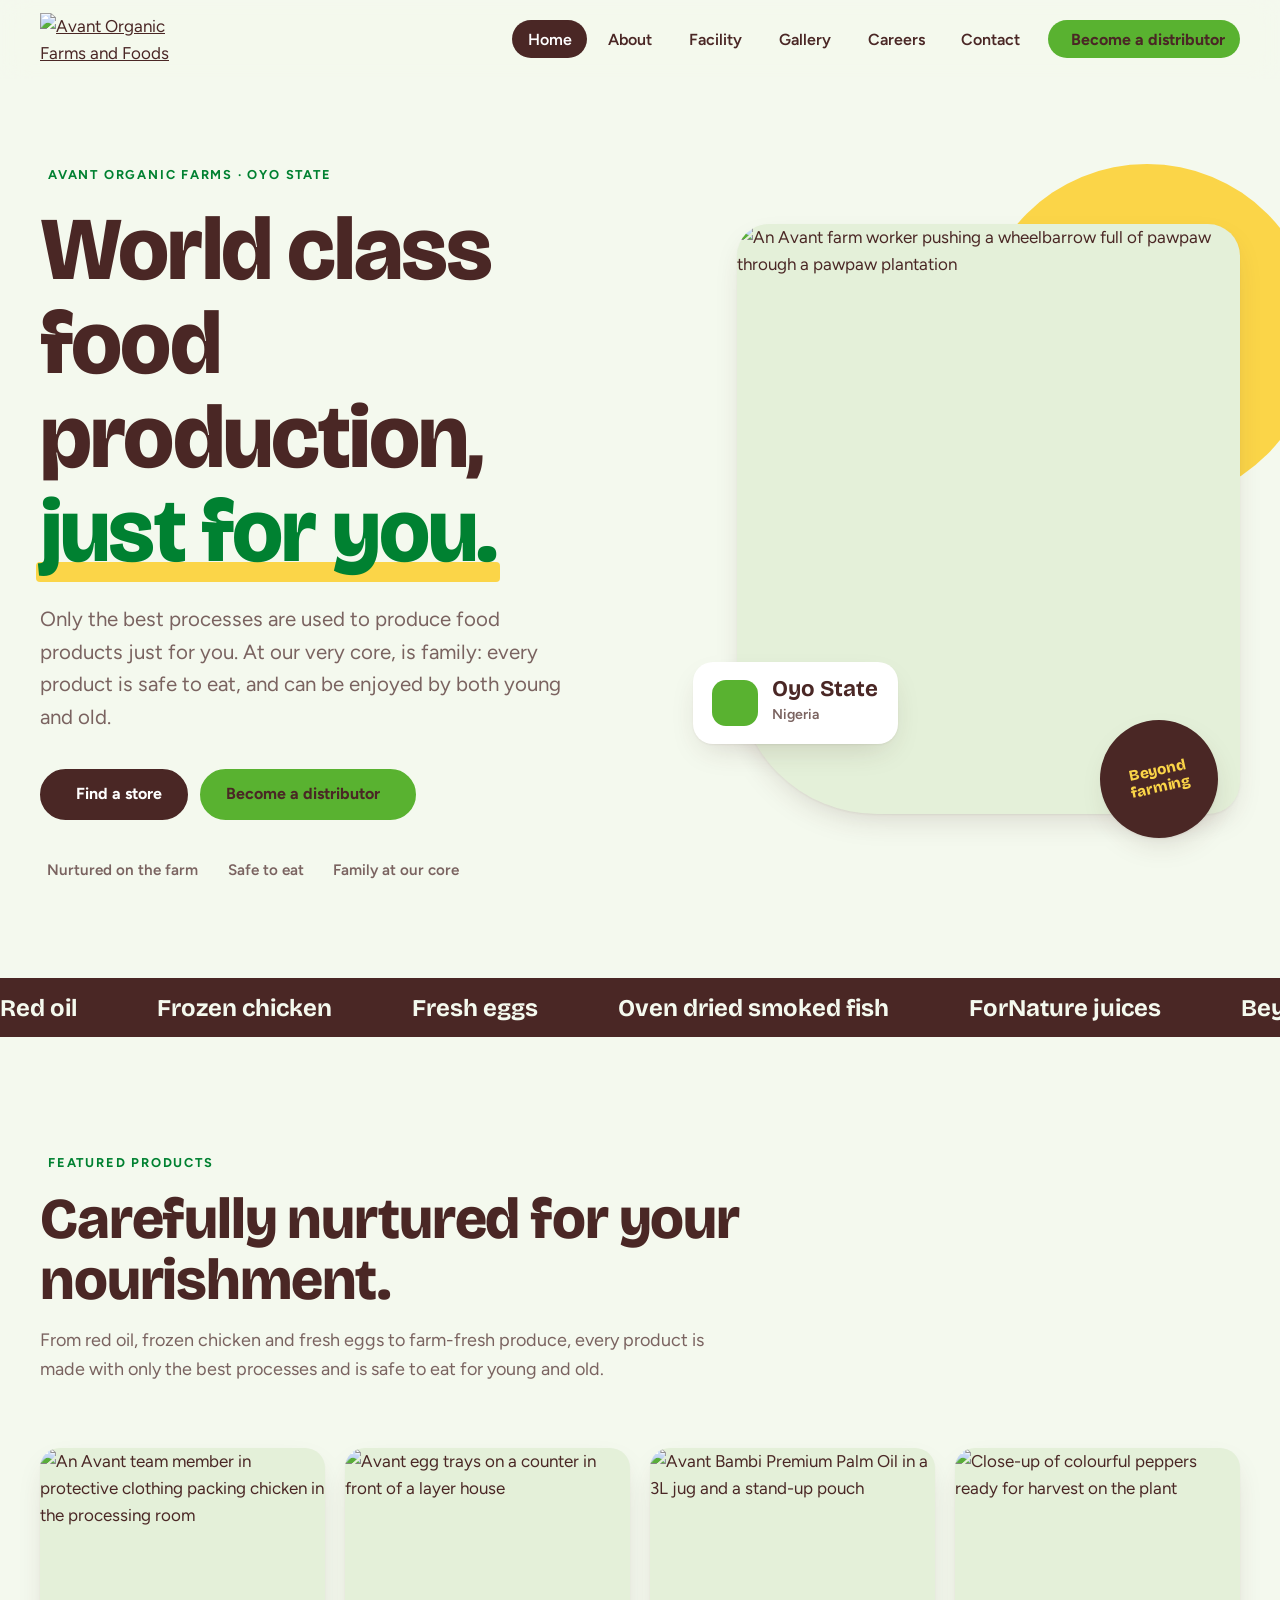
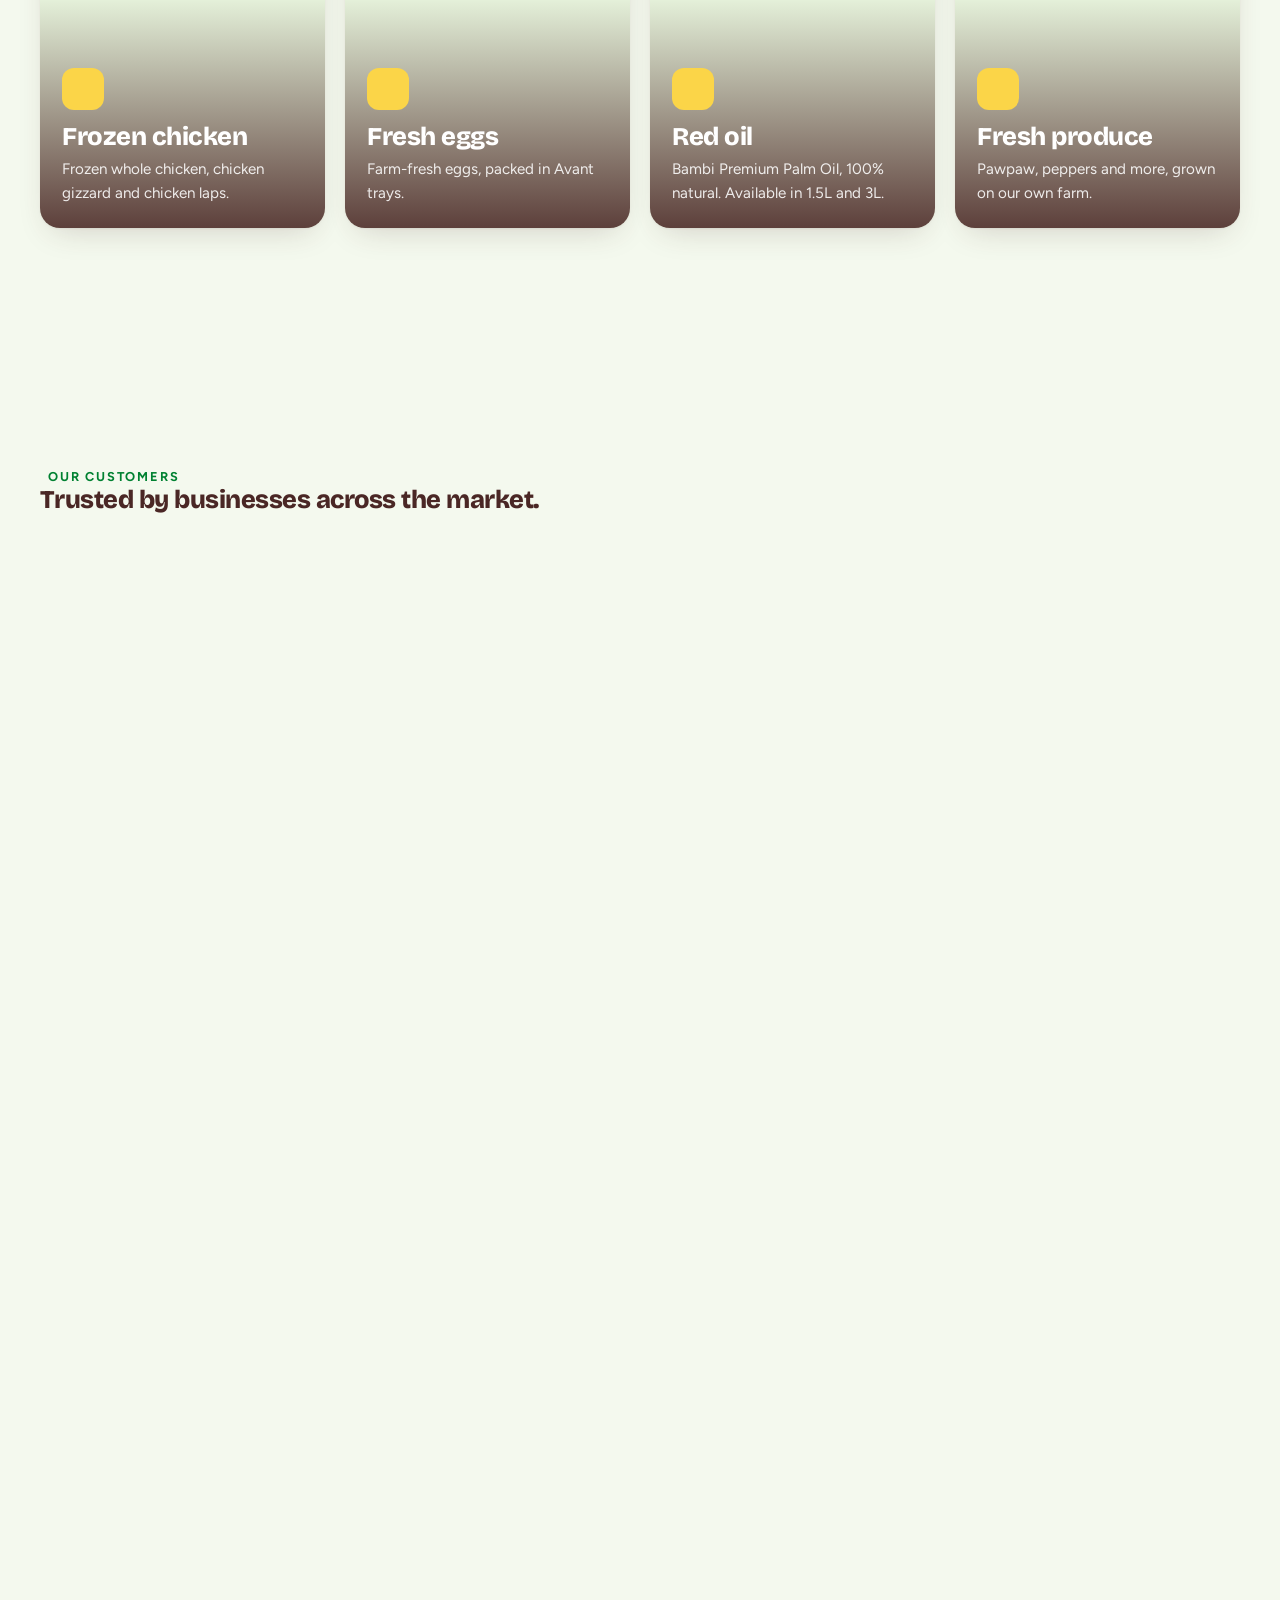
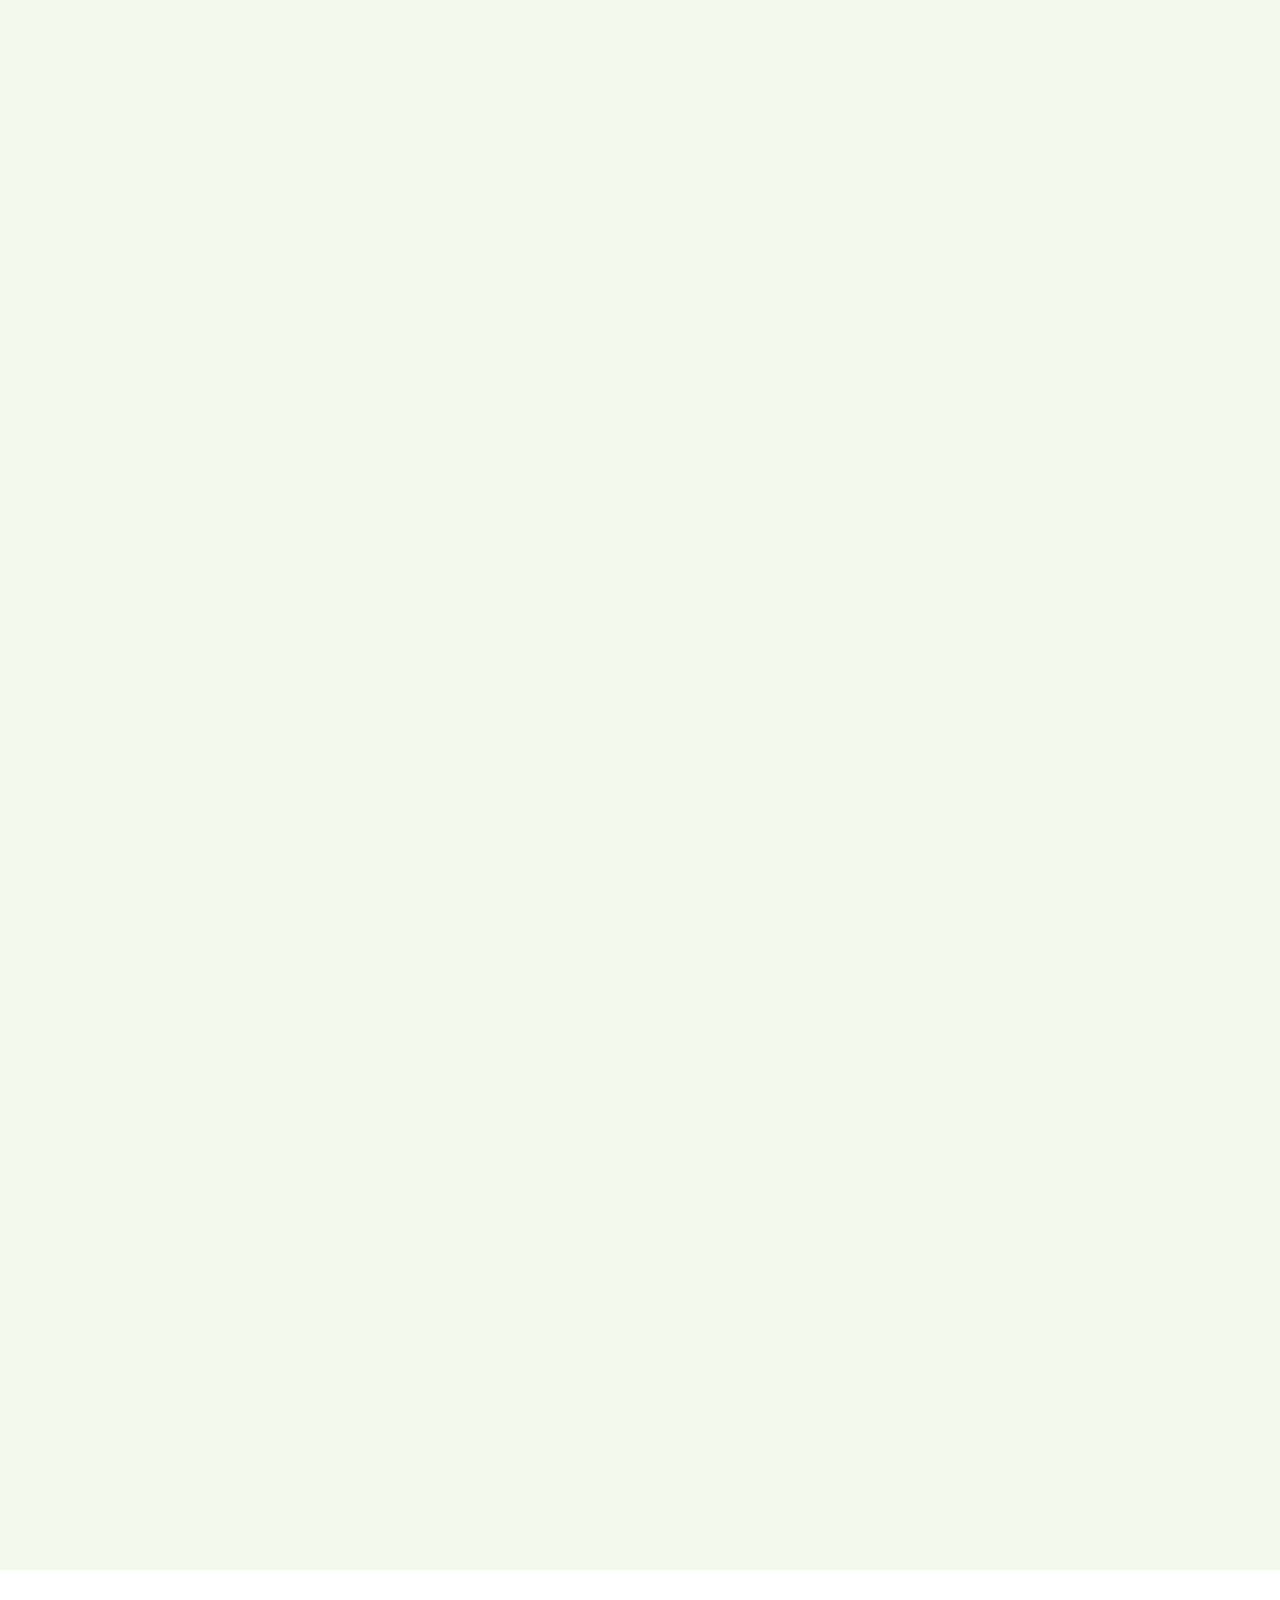
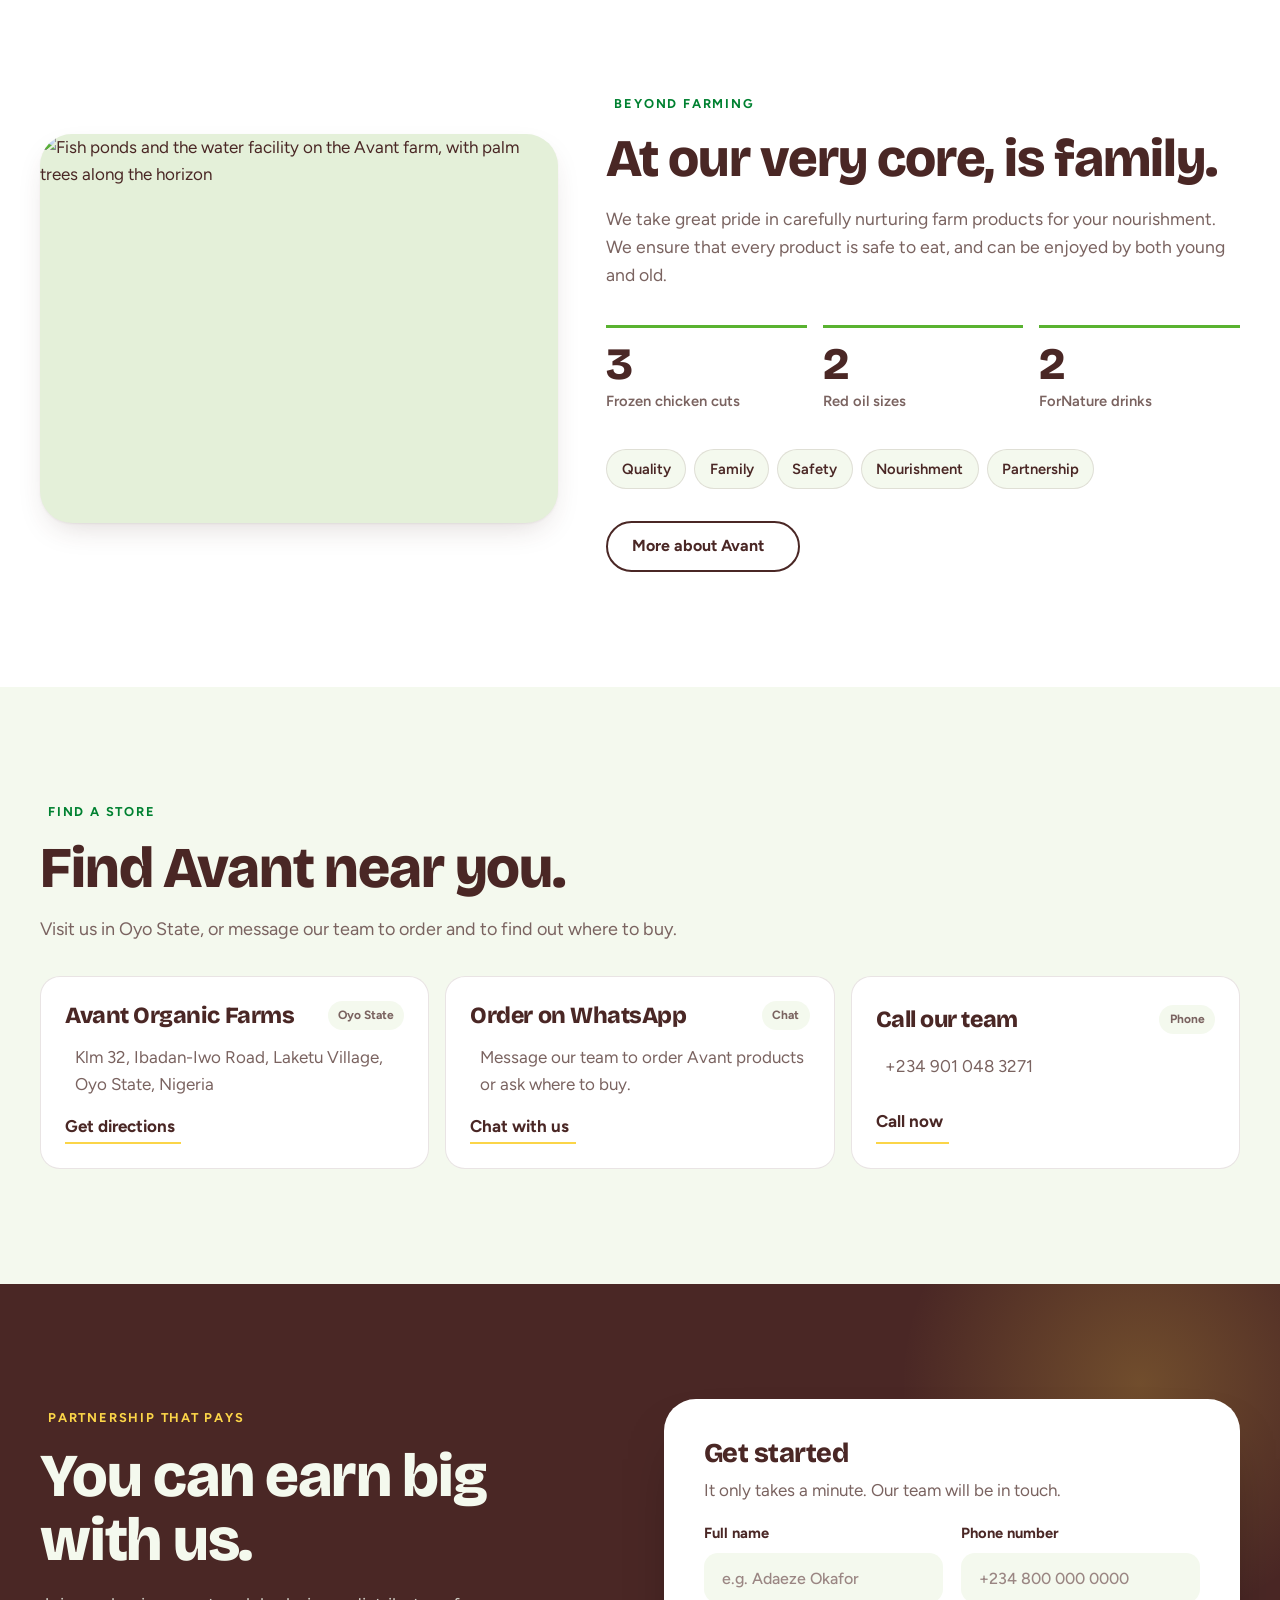
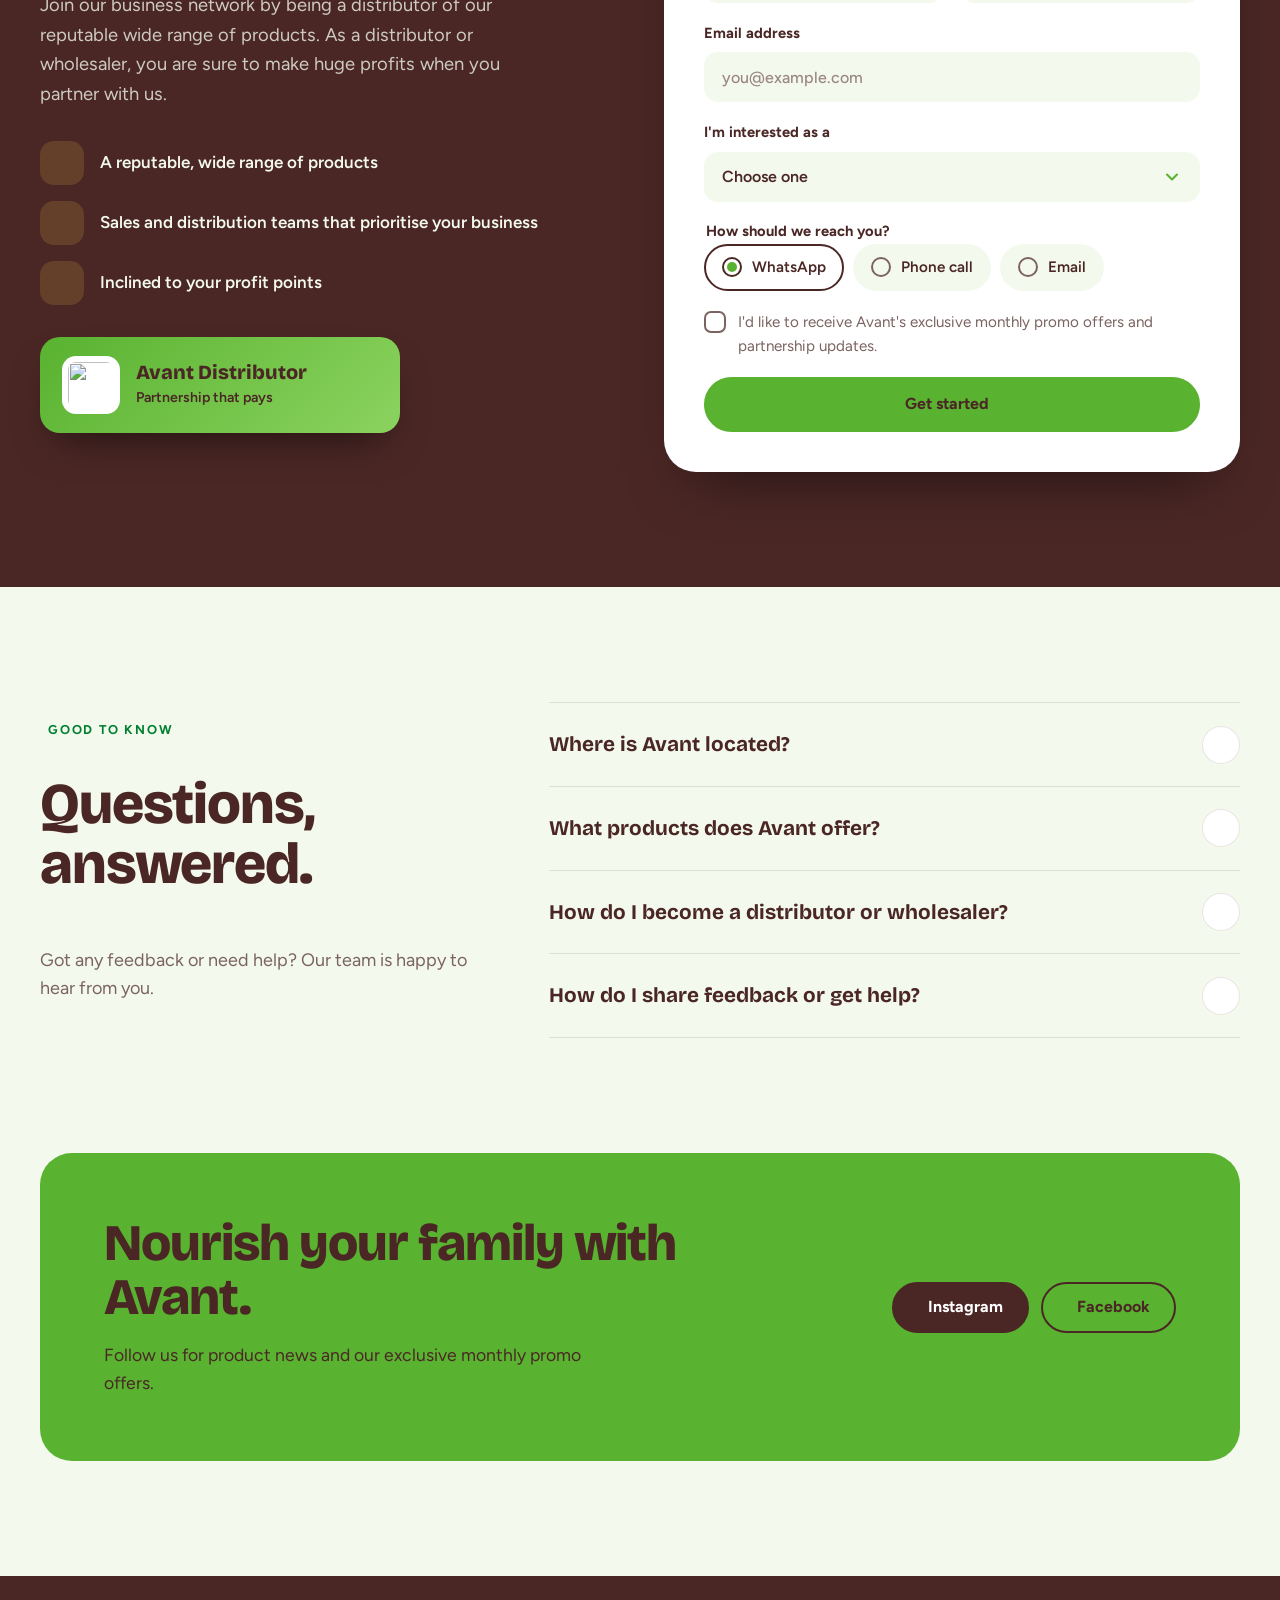
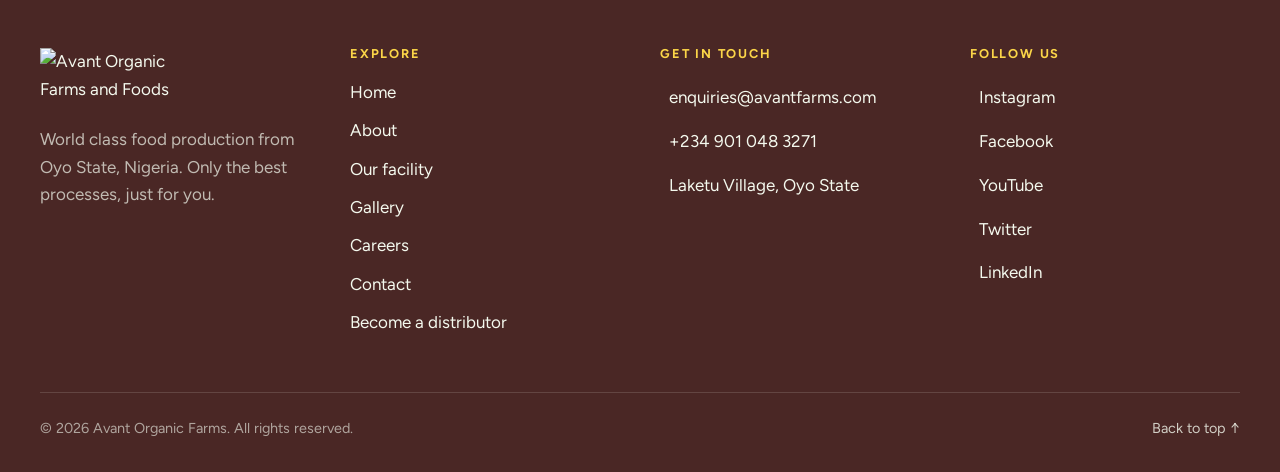
==== index.html @ 5cc6a56f "Add files via upload" ====
<!DOCTYPE html>
<html lang="en">


<head>
<meta charset="UTF-8">
<meta name="viewport" content="width=device-width, initial-scale=1">
<title>Avant Organic Farms and Foods | World Class Food Production in Oyo State</title>
<meta name="description" content="Avant Organic Farms and Foods: world class food production in Oyo State, Nigeria. Red oil, frozen chicken, oven dried smoked fish and ForNature drinks, plus a distributor partnership that pays.">
<meta name="theme-color" content="#4a2725">
<meta name="color-scheme" content="light">
<link rel="icon" type="image/png" href="m/avant-mark.png">
<link rel="preconnect" href="https://fonts.googleapis.com/">
<link rel="preconnect" href="https://fonts.gstatic.com/" crossorigin>
<link href="https://fonts.googleapis.com/css2?family=Bricolage+Grotesque:opsz,wght@12..96,500;12..96,700;12..96,800&amp;family=Figtree:wght@400;500;600;700&amp;display=swap" rel="stylesheet">
<script src="assets/lucide.min.js"></script>
<script>document.documentElement.classList.add('js');</script>
<style>
:root{
  --ink:#4a2725; --ink-2:#3d1f1e; --slate:#7a6360;
  --orange:#59b230; --coral:#008131; --sun:#fbd548;
  --cream:#f4f9ee; --cream-2:#e4f0d9; --paper:#ffffff;
  --line:rgba(74,39,37,.12);
  --display:"Bricolage Grotesque", system-ui, sans-serif;
  --body:"Figtree", system-ui, sans-serif;
  --r-sm:12px; --r-md:20px; --r-lg:32px;
  --shadow:0 1px 2px rgba(74,39,37,.06), 0 12px 32px -12px rgba(74,39,37,.22);
  --ease:cubic-bezier(.22,1,.36,1);
  color-scheme:light;
}
*,*::before,*::after{box-sizing:border-box}
html{scroll-behavior:smooth;-webkit-text-size-adjust:100%}
body{margin:0;font-family:var(--body);font-size:1.0625rem;line-height:1.6;color:var(--ink);background:var(--cream);-webkit-font-smoothing:antialiased}
img{max-width:100%;display:block}
a{color:inherit}
h1,h2,h3{font-family:var(--display);line-height:1.05;letter-spacing:-.02em;margin:0;font-weight:800}
p{margin:0}
:focus-visible{outline:3px solid var(--orange);outline-offset:3px;border-radius:6px}
.skip{position:absolute;left:1rem;top:-4rem;background:var(--ink);color:#fff;padding:.7rem 1rem;border-radius:10px;z-index:200;text-decoration:none;font-weight:600;transition:top .2s}
.skip:focus{top:1rem}
.wrap{width:min(1200px,100% - 2.5rem);margin-inline:auto}
.eyebrow{display:inline-flex;align-items:center;gap:.5rem;font-weight:700;font-size:.8rem;letter-spacing:.14em;text-transform:uppercase;color:var(--coral)}
.eyebrow svg{width:16px;height:16px}
section{padding-block:clamp(4.5rem,9vw,8rem)}
.section-head{display:grid;gap:1rem;max-width:44rem;margin-bottom:clamp(2.5rem,5vw,4rem)}
.section-head h2{font-size:clamp(2.2rem,5vw,3.6rem)}
.section-head p{color:var(--slate);font-size:1.125rem}

/* Buttons */
.btn{--bg:var(--ink);--fg:#fff;display:inline-flex;align-items:center;gap:.6rem;padding:.95rem 1.5rem;border-radius:999px;background:var(--bg);color:var(--fg);font:700 1rem/1 var(--body);text-decoration:none;border:2px solid var(--bg);cursor:pointer;transition:transform .25s var(--ease),box-shadow .25s var(--ease),background-color .2s}
.btn svg{width:18px;height:18px;transition:transform .25s var(--ease)}
.btn:hover{transform:translateY(-2px);box-shadow:0 10px 24px -10px rgba(74,39,37,.55)}
.btn:hover svg{transform:translateX(3px)}
.btn:active{transform:translateY(0) scale(.97);box-shadow:none}
.btn--orange{--bg:var(--orange);--fg:var(--ink)}
.btn--ghost{background:transparent;color:var(--ink)}
.btn--ghost:hover{background:var(--ink);color:#fff}

/* Hero */
.hero{padding-block:clamp(2.5rem,6vw,5rem) clamp(4rem,8vw,6rem);position:relative;overflow:hidden}
.hero__grid{display:grid;gap:3rem;align-items:center}
@media (min-width:960px){.hero__grid{grid-template-columns:1.05fr .95fr}}
.hero h1{font-size:clamp(2.75rem,7vw,5.6rem);margin-block:1.1rem 1.5rem}
.hero h1 .hl{position:relative;white-space:nowrap;color:var(--coral)}
.hero h1 .hl::after{content:"";position:absolute;left:-.04em;right:-.04em;bottom:.04em;height:.22em;background:var(--sun);z-index:-1;border-radius:4px;transform-origin:left;animation:swipe 1s .5s var(--ease) both}
@keyframes swipe{from{transform:scaleX(0)}to{transform:scaleX(1)}}
.hero__lead{font-size:clamp(1.1rem,1.6vw,1.3rem);color:var(--slate);max-width:34rem}
.hero__ctas{display:flex;flex-wrap:wrap;gap:.8rem;margin-top:2.2rem}
.hero__trust{display:flex;flex-wrap:wrap;gap:1.4rem;margin-top:2.4rem;color:var(--slate);font-weight:600;font-size:.95rem}
.hero__trust span{display:inline-flex;align-items:center;gap:.45rem}
.hero__trust svg{width:18px;height:18px;color:var(--coral)}
.hero__media{position:relative;aspect-ratio:5/5.4}
.hero__photo{position:absolute;inset:0 0 0 8%;border-radius:var(--r-lg) var(--r-lg) var(--r-lg) 140px;overflow:hidden;box-shadow:var(--shadow);background:var(--cream-2)}
.hero__photo img{width:100%;height:100%;object-fit:cover}
.hero__blob{position:absolute;width:62%;aspect-ratio:1;border-radius:50%;background:var(--sun);right:-14%;top:-10%;z-index:-1}
.hero__badge{position:absolute;left:0;bottom:12%;background:var(--paper);border-radius:var(--r-md);padding:1rem 1.2rem;display:flex;gap:.9rem;align-items:center;box-shadow:var(--shadow);animation:bob 5s ease-in-out infinite}
.hero__badge .ic{width:46px;height:46px;border-radius:14px;background:var(--orange);display:grid;place-items:center;color:var(--ink)}
.hero__badge strong{display:block;font-family:var(--display);font-size:1.4rem;line-height:1}
.hero__badge small{color:var(--slate);font-weight:600}
.hero__sticker{position:absolute;right:4%;bottom:-4%;width:118px;aspect-ratio:1;border-radius:50%;background:var(--ink);color:var(--sun);display:grid;place-items:center;text-align:center;font:800 .95rem/1.1 var(--display);transform:rotate(-12deg);box-shadow:var(--shadow);padding:1rem}
@keyframes bob{50%{transform:translateY(-10px)}}

/* Marquee */
.marquee{background:var(--ink);color:var(--cream);padding-block:1.1rem;overflow:hidden}
.marquee__track{display:flex;gap:2.5rem;width:max-content;animation:marquee 32s linear infinite}
.marquee span{display:inline-flex;align-items:center;gap:2.5rem;font:700 clamp(1.1rem,2vw,1.5rem)/1 var(--display);white-space:nowrap}
.marquee svg{width:22px;height:22px;color:var(--sun)}
@keyframes marquee{to{transform:translateX(-50%)}}

/* Aisles */
.aisles__grid{display:grid;gap:1.25rem;grid-template-columns:repeat(auto-fit,minmax(min(100%,250px),1fr))}
.aisle{position:relative;border-radius:var(--r-md);overflow:hidden;aspect-ratio:3/4;background:var(--cream-2);isolation:isolate;box-shadow:var(--shadow)}
.aisle img{width:100%;height:100%;object-fit:cover;transition:transform .7s var(--ease)}
.aisle::after{content:"";position:absolute;inset:0;background:linear-gradient(180deg,transparent 40%,rgba(74,39,37,.88));z-index:0}
.aisle:hover img{transform:scale(1.06)}
.aisle__body{position:absolute;inset:auto 0 0 0;padding:1.4rem;color:#fff;z-index:1}
.aisle__body .tag{display:inline-grid;place-items:center;width:42px;height:42px;border-radius:12px;background:var(--sun);color:var(--ink);margin-bottom:.9rem;transition:transform .35s var(--ease)}
.aisle:hover .tag{transform:rotate(-10deg) scale(1.08)}
.aisle__body h3{font-size:1.6rem;margin-bottom:.35rem}
.aisle__body p{font-size:.95rem;opacity:.88}

/* Story */
.story{background:var(--paper)}
.story__grid{display:grid;gap:3rem;align-items:center}
@media (min-width:900px){.story__grid{grid-template-columns:.9fr 1.1fr}}
.story__img{border-radius:var(--r-lg);overflow:hidden;aspect-ratio:4/3;box-shadow:var(--shadow);background:var(--cream-2)}
.story__img img{width:100%;height:100%;object-fit:cover}
.story h2{font-size:clamp(2.1rem,4.4vw,3.3rem);margin-block:1rem 1.2rem}
.story p{color:var(--slate);font-size:1.1rem}
.stats{display:grid;grid-template-columns:repeat(3,1fr);gap:1rem;margin-block:2.2rem}
.stat{border-top:3px solid var(--orange);padding-top:.9rem}
.stat strong{display:block;font:800 clamp(1.9rem,4vw,2.8rem)/1 var(--display)}
.stat span{color:var(--slate);font-size:.92rem;font-weight:600}
.values{display:flex;flex-wrap:wrap;gap:.5rem;margin-bottom:2rem}
.values li{list-style:none;padding:.45rem .9rem;border-radius:999px;background:var(--cream);font-weight:600;font-size:.92rem;border:1px solid var(--line)}
.values{padding:0;margin-top:0}

/* Branches */
.branches__bar{display:flex;flex-wrap:wrap;gap:1rem;justify-content:space-between;align-items:end;margin-bottom:2rem}
.field{display:grid;gap:.45rem}
.field > label,.legend{font-weight:700;font-size:.92rem}
.count{color:var(--slate);font-weight:600}
.branch-list{display:grid;gap:1rem;grid-template-columns:repeat(auto-fill,minmax(min(100%,320px),1fr));padding:0;margin:0}
.branch{list-style:none;background:var(--paper);border:1px solid var(--line);border-radius:var(--r-md);padding:1.5rem;display:grid;gap:.9rem;transition:transform .3s var(--ease),box-shadow .3s var(--ease),border-color .3s}
.branch:hover{transform:translateY(-4px);box-shadow:var(--shadow);border-color:transparent}
.branch[hidden]{display:none}
.branch__top{display:flex;align-items:center;justify-content:space-between;gap:1rem}
.branch h3{font-size:1.45rem}
.chip{font-size:.75rem;font-weight:700;padding:.3rem .65rem;border-radius:999px;background:var(--cream);color:var(--slate);white-space:nowrap}
.branch address{font-style:normal;color:var(--slate);display:flex;gap:.6rem}
.branch address svg{flex:none;width:20px;height:20px;color:var(--coral);margin-top:.15rem}
.branch a.dir{display:inline-flex;align-items:center;gap:.4rem;font-weight:700;text-decoration:none;color:var(--ink);width:fit-content;border-bottom:2px solid var(--sun);padding-bottom:2px;transition:gap .25s var(--ease)}
.branch a.dir:hover{gap:.7rem}
.branch a.dir svg{width:17px;height:17px}

/* Select (base-select with fallback) */
.select{appearance:none;-webkit-appearance:none;font:600 1rem var(--body);color:var(--ink);background:var(--paper) url("data:image/svg+xml,%3Csvg xmlns='http://www.w3.org/2000/svg' width='20' height='20' viewBox='0 0 24 24' fill='none' stroke='%2359b230' stroke-width='2.5' stroke-linecap='round' stroke-linejoin='round'%3E%3Cpath d='m6 9 6 6 6-6'/%3E%3C/svg%3E") no-repeat right 1rem center;border:2px solid var(--line);border-radius:14px;padding:.85rem 3rem .85rem 1rem;min-width:240px;cursor:pointer;transition:border-color .2s,box-shadow .2s}
.select:hover{border-color:rgba(74,39,37,.3)}
.select:focus-visible{outline:none;border-color:var(--orange);box-shadow:0 0 0 4px rgba(89,178,48,.2)}
@supports (appearance:base-select){
  .select,.select::picker(select){appearance:base-select}
  .select{background-image:none;display:flex;align-items:center;justify-content:space-between;gap:1rem;padding-right:1rem}
  .select::picker-icon{content:"";width:20px;height:20px;background:url("data:image/svg+xml,%3Csvg xmlns='http://www.w3.org/2000/svg' width='20' height='20' viewBox='0 0 24 24' fill='none' stroke='%2359b230' stroke-width='2.5' stroke-linecap='round' stroke-linejoin='round'%3E%3Cpath d='m6 9 6 6 6-6'/%3E%3C/svg%3E") center/contain no-repeat;transition:transform .3s var(--ease)}
  .select:open::picker-icon{transform:rotate(180deg)}
  .select::picker(select){border:1px solid var(--line);border-radius:16px;background:var(--paper);box-shadow:var(--shadow);padding:.4rem;margin-top:.4rem;opacity:0;transform:translateY(-6px);transition:opacity .2s,transform .25s var(--ease),overlay .25s allow-discrete,display .25s allow-discrete}
  .select:open::picker(select){opacity:1;transform:none}
  @starting-style{.select:open::picker(select){opacity:0;transform:translateY(-6px)}}
  .select option{padding:.7rem .9rem;border-radius:10px;font-weight:600;color:var(--ink);display:flex;gap:.6rem;align-items:center;cursor:pointer}
  .select option:hover,.select option:focus-visible{background:var(--cream);outline:none}
  .select option:checked{background:var(--ink);color:#fff}
  .select option::checkmark{color:var(--sun)}
}

/* Rewards */
.rewards{background:var(--ink);color:var(--cream);position:relative;overflow:hidden}
.rewards::before{content:"";position:absolute;width:520px;aspect-ratio:1;border-radius:50%;background:radial-gradient(circle,rgba(251,213,72,.22),transparent 65%);top:-160px;right:-120px}
.rewards__grid{display:grid;gap:3rem;position:relative}
@media (min-width:960px){.rewards__grid{grid-template-columns:1fr 1fr;align-items:start}}
.rewards .eyebrow{color:var(--sun)}
.rewards h2{font-size:clamp(2.3rem,5vw,3.8rem);margin-block:1rem 1.2rem}
.rewards__lead{color:rgba(244,249,238,.78);font-size:1.15rem;max-width:30rem}
.perks{display:grid;gap:1rem;margin:2rem 0;padding:0}
.perks li{list-style:none;display:flex;gap:1rem;align-items:center;font-weight:600}
.perks .ic{flex:none;width:44px;height:44px;border-radius:14px;background:rgba(251,213,72,.14);color:var(--sun);display:grid;place-items:center}
.perks svg{width:22px;height:22px}
.card-visual{display:flex;align-items:center;gap:1rem;background:linear-gradient(135deg,var(--orange),#8bd35f);color:var(--ink);border-radius:var(--r-md);padding:1.2rem 1.4rem;max-width:360px;transform:rotate(-3deg);box-shadow:0 20px 40px -18px rgba(0,0,0,.6);transition:transform .5s var(--ease)}
.card-visual:hover{transform:rotate(0) scale(1.02)}
.card-visual img{width:58px;height:58px;background:#fff;border-radius:14px;padding:6px}
.card-visual strong{font:800 1.25rem/1.1 var(--display);display:block}
.card-visual small{font-weight:600}
.form{background:var(--paper);color:var(--ink);border-radius:var(--r-lg);padding:clamp(1.5rem,4vw,2.5rem);display:grid;gap:1.15rem;box-shadow:0 30px 60px -30px rgba(0,0,0,.6)}
.form h3{font-size:1.7rem}
.form .sub{color:var(--slate);margin-top:-.6rem}
.form .row{display:grid;gap:1.15rem}
@media (min-width:560px){.form .row{grid-template-columns:1fr 1fr}}
.input{font:500 1rem var(--body);color:var(--ink);background:var(--cream);border:2px solid transparent;border-radius:14px;padding:.85rem 1rem;width:100%;transition:border-color .2s,background-color .2s,box-shadow .2s}
.input::placeholder{color:#9a8683}
.input:hover{border-color:var(--line)}
.input:focus-visible{outline:none;background:#fff;border-color:var(--orange);box-shadow:0 0 0 4px rgba(89,178,48,.2)}
.form .select{width:100%;min-width:0;background-color:var(--cream);border-color:transparent}
fieldset{border:0;padding:0;margin:0;display:grid;gap:.6rem}
.choices{display:flex;flex-wrap:wrap;gap:.6rem}
.choice{display:inline-flex;align-items:center;gap:.6rem;padding:.6rem 1rem;border-radius:999px;background:var(--cream);cursor:pointer;font-weight:600;font-size:.95rem;border:2px solid transparent;transition:border-color .2s,background-color .2s}
.choice:has(input:checked){border-color:var(--ink);background:#fff}
.choice input[type=radio]{appearance:none;width:20px;height:20px;border-radius:50%;border:2px solid var(--slate);margin:0;display:grid;place-items:center;transition:border-color .2s;cursor:pointer}
.choice input[type=radio]::before{content:"";width:10px;height:10px;border-radius:50%;background:var(--orange);transform:scale(0);transition:transform .25s var(--ease)}
.choice input[type=radio]:checked{border-color:var(--ink)}
.choice input[type=radio]:checked::before{transform:scale(1)}
.check{display:flex;gap:.75rem;align-items:flex-start;font-size:.95rem;color:var(--slate);cursor:pointer}
.check input{appearance:none;flex:none;width:22px;height:22px;border-radius:7px;border:2px solid var(--slate);margin:.1rem 0 0;display:grid;place-items:center;cursor:pointer;transition:background-color .2s,border-color .2s}
.check input::before{content:"";width:11px;height:6px;border-left:2.5px solid var(--ink);border-bottom:2.5px solid var(--ink);transform:rotate(-45deg) translate(1px,-1px) scale(0);transition:transform .25s var(--ease)}
.check input:checked{background:var(--sun);border-color:var(--sun)}
.check input:checked::before{transform:rotate(-45deg) translate(1px,-1px) scale(1)}
.choice input:focus-visible,.check input:focus-visible{outline:3px solid var(--orange);outline-offset:2px}
.form .btn{justify-content:center;width:100%;padding-block:1.1rem}

/* FAQ */
.faq__grid{display:grid;gap:3rem}
@media (min-width:900px){.faq__grid{grid-template-columns:.8fr 1.2fr}}
.acc{border-top:1px solid var(--line)}
.acc__item{border-bottom:1px solid var(--line)}
.acc__btn{width:100%;display:flex;justify-content:space-between;align-items:center;gap:1rem;background:none;border:0;padding:1.4rem 0;font:700 clamp(1.1rem,2vw,1.3rem)/1.3 var(--display);color:var(--ink);text-align:left;cursor:pointer}
.acc__btn .pm{flex:none;width:38px;height:38px;border-radius:50%;background:var(--paper);border:1px solid var(--line);display:grid;place-items:center;transition:transform .35s var(--ease),background-color .2s}
.acc__btn:hover .pm{background:var(--sun);border-color:var(--sun)}
.acc__btn[aria-expanded=true] .pm{transform:rotate(45deg);background:var(--ink);color:#fff;border-color:var(--ink)}
.acc__btn .pm svg{width:18px;height:18px}
.acc__panel{display:grid;grid-template-rows:1fr;transition:grid-template-rows .4s var(--ease)}
.acc__panel > div{overflow:hidden}
.acc__panel p{color:var(--slate);padding-bottom:1.4rem;max-width:40rem}
.js .acc__panel{grid-template-rows:0fr}
.js .acc__panel.open{grid-template-rows:1fr}

/* Social / CTA */
.cta{padding-top:0}
.cta__box{background:var(--orange);border-radius:var(--r-lg);padding:clamp(2rem,5vw,4rem);display:grid;gap:2rem;align-items:center;position:relative;overflow:hidden}
@media (min-width:860px){.cta__box{grid-template-columns:1.3fr 1fr}}
.cta__box h2{font-size:clamp(2rem,4.4vw,3.2rem)}
.cta__box p{margin-top:1rem;font-size:1.1rem;max-width:32rem}
.socials{display:flex;flex-wrap:wrap;gap:.8rem}
@media (min-width:860px){.socials{justify-content:flex-end}}

/* Reveal */
.js .reveal{opacity:0;transform:translateY(28px);transition:opacity .8s var(--ease),transform .8s var(--ease);transition-delay:var(--d,0s)}
.js .reveal.in{opacity:1;transform:none}

@media (prefers-reduced-motion:reduce){
  *,*::before,*::after{animation-duration:.01ms!important;animation-iteration-count:1!important;transition-duration:.01ms!important;scroll-behavior:auto!important}
  .js .reveal{opacity:1;transform:none}
  .marquee__track{animation:none}
}
</style>
<link rel="stylesheet" href="assets/extras.css">
</head>
<body>
<a class="skip" href="#main">Skip to content</a>

<link href="https://fonts.googleapis.com/css2?family=Bricolage+Grotesque:opsz,wght@12..96,500;12..96,700;12..96,800&amp;family=Figtree:wght@400;500;600;700&amp;display=swap" rel="stylesheet">
<style data-hh-shared-styles="header" data-hh-shared-source="/">
:where(#top) {
  --ink:#4a2725; --ink-2:#3d1f1e; --slate:#7a6360;
  --orange:#59b230; --coral:#008131; --sun:#fbd548;
  --cream:#f4f9ee; --cream-2:#e4f0d9; --paper:#ffffff;
  --line:rgba(74,39,37,.12);
  --display:"Bricolage Grotesque", system-ui, sans-serif;
  --body:"Figtree", system-ui, sans-serif;
  --r-sm:12px; --r-md:20px; --r-lg:32px;
  --shadow:0 1px 2px rgba(74,39,37,.06), 0 12px 32px -12px rgba(74,39,37,.22);
  --ease:cubic-bezier(.22,1,.36,1);}

:where(#top) {font-family:var(--body, "Figtree", system-ui, sans-serif);font-size:1.0625rem;line-height:1.6;color:var(--ink, #4a2725);}

:is(:root):where(#top, #top *) {
  --ink:#4a2725; --ink-2:#3d1f1e; --slate:#7a6360;
  --orange:#59b230; --coral:#008131; --sun:#fbd548;
  --cream:#f4f9ee; --cream-2:#e4f0d9; --paper:#ffffff;
  --line:rgba(74,39,37,.12);
  --display:"Bricolage Grotesque", system-ui, sans-serif;
  --body:"Figtree", system-ui, sans-serif;
  --r-sm:12px; --r-md:20px; --r-lg:32px;
  --shadow:0 1px 2px rgba(74,39,37,.06), 0 12px 32px -12px rgba(74,39,37,.22);
  --ease:cubic-bezier(.22,1,.36,1);
  color-scheme:light;
}

:is(*):where(#top, #top *), :is(*):where(#top, #top *)::before, :is(*):where(#top, #top *)::after {box-sizing:border-box}

:is(img):where(#top, #top *) {max-width:100%;display:block}

:is(a):where(#top, #top *) {color:inherit}

:is(:focus-visible):where(#top, #top *) {outline:3px solid var(--orange, #59b230);outline-offset:3px;border-radius:6px}

:is(.eyebrow svg):where(#top, #top *) {width:16px;height:16px}

:is(.btn svg):where(#top, #top *) {width:18px;height:18px;transition:transform .25s var(--ease, cubic-bezier(.22,1,.36,1))}

:is(.btn:hover svg):where(#top, #top *) {transform:translateX(3px)}

:is(.hero__trust span):where(#top, #top *) {display:inline-flex;align-items:center;gap:.45rem}

:is(.hero__trust svg):where(#top, #top *) {width:18px;height:18px;color:var(--coral)}

:is(.hero__photo img):where(#top, #top *) {width:100%;height:100%;object-fit:cover}

:is(.marquee span):where(#top, #top *) {display:inline-flex;align-items:center;gap:2.5rem;font:700 clamp(1.1rem,2vw,1.5rem)/1 var(--display, "Bricolage Grotesque", system-ui, sans-serif);white-space:nowrap}

:is(.marquee svg):where(#top, #top *) {width:22px;height:22px;color:var(--sun, #fbd548)}

:is(.aisle img):where(#top, #top *) {width:100%;height:100%;object-fit:cover;transition:transform .7s var(--ease, cubic-bezier(.22,1,.36,1))}

:is(.aisle:hover img):where(#top, #top *) {transform:scale(1.06)}

:is(.story__img img):where(#top, #top *) {width:100%;height:100%;object-fit:cover}

:is(.stat span):where(#top, #top *) {color:var(--slate, #7a6360);font-size:.92rem;font-weight:600}

:is(.values li):where(#top, #top *) {list-style:none;padding:.45rem .9rem;border-radius:999px;background:var(--cream, #f4f9ee);font-weight:600;font-size:.92rem;border:1px solid var(--line, rgba(74,39,37,.12))}

:is(.branch address svg):where(#top, #top *) {flex:none;width:20px;height:20px;color:var(--coral);margin-top:.15rem}

:is(.branch a.dir svg):where(#top, #top *) {width:17px;height:17px}

:is(.perks li):where(#top, #top *) {list-style:none;display:flex;gap:1rem;align-items:center;font-weight:600}

:is(.perks svg):where(#top, #top *) {width:22px;height:22px}

:is(.card-visual img):where(#top, #top *) {width:58px;height:58px;background:#fff;border-radius:14px;padding:6px}

:is(.acc__btn .pm svg):where(#top, #top *) {width:18px;height:18px}

:is(.acc__panel > div):where(#top, #top *) {overflow:hidden}

@media (prefers-reduced-motion:reduce) {
  :is(*):where(#top, #top *), :is(*):where(#top, #top *)::before, :is(*):where(#top, #top *)::after {animation-duration:.01ms!important;animation-iteration-count:1!important;transition-duration:.01ms!important;scroll-behavior:auto!important}
}

:is(.hh-footer__brand img):where(#top, #top *) {height:46px;width:auto;background:#f4f9ee;border-radius:12px;padding:6px 10px}

:is(.hh-footer ul):where(#top, #top *) {list-style:none;margin:0;padding:0;display:grid;gap:.7rem}

:is(.hh-footer a):where(#top, #top *) {color:#f4f9ee;text-decoration:none;display:inline-flex;align-items:center;gap:.55rem;transition:color .2s,transform .25s cubic-bezier(.22,1,.36,1)}

:is(.hh-footer a:hover):where(#top, #top *) {color:var(--sun,#fbd548);transform:translateX(3px)}

:is(.hh-footer svg):where(#top, #top *) {width:18px;height:18px;flex:none}

:is(.hh-footer__base a):where(#top, #top *) {color:rgba(244,249,238,.8)}

@media (prefers-reduced-motion:reduce) {
  :is(.hh-footer a):where(#top, #top *) {transition:none}
}
</style><header class="hh-header" id="top">
  <style>
    .hh-header{position:sticky;top:0;z-index:100;background:rgba(244,249,238,.86);backdrop-filter:saturate(1.4) blur(14px);-webkit-backdrop-filter:saturate(1.4) blur(14px);border-bottom:1px solid transparent;transition:border-color .3s,box-shadow .3s}
    .hh-header.scrolled{border-color:rgba(74,39,37,.1);box-shadow:0 8px 24px -18px rgba(74,39,37,.5)}
    .hh-nav{width:min(1200px,100% - 2.5rem);margin-inline:auto;display:flex;align-items:center;justify-content:space-between;gap:1rem;height:78px}
    .hh-logo img{height:52px;width:auto}
    .hh-links{display:flex;align-items:center;gap:.4rem;list-style:none;margin:0;padding:0}
    .hh-links a{position:relative;display:block;padding:.6rem .95rem;border-radius:999px;font:600 1rem "Figtree",system-ui,sans-serif;color:var(--ink,#4a2725);text-decoration:none;transition:background-color .2s}
    .hh-links a:hover{background:rgba(74,39,37,.07)}
    .hh-links a[aria-current=page]{background:var(--ink,#4a2725);color:#fff}
    .hh-links .hh-cta{background:var(--orange,#59b230);color:var(--ink,#4a2725);font-weight:700;margin-left:.4rem;display:inline-flex;align-items:center;gap:.45rem;transition:transform .25s cubic-bezier(.22,1,.36,1)}
    .hh-links .hh-cta:hover{background:var(--orange,#59b230);transform:translateY(-2px)}
    .hh-links .hh-cta svg{width:17px;height:17px}
    .hh-toggle{display:none;width:48px;height:48px;border-radius:14px;border:1px solid rgba(74,39,37,.15);background:#fff;cursor:pointer;place-items:center;color:var(--ink,#4a2725)}
    .hh-toggle span{display:block;width:20px;height:2px;background:currentColor;border-radius:2px;position:relative;transition:background-color .2s}
    .hh-toggle span::before,.hh-toggle span::after{content:"";position:absolute;left:0;width:20px;height:2px;background:currentColor;border-radius:2px;transition:transform .35s cubic-bezier(.22,1,.36,1)}
    .hh-toggle span::before{top:-6px}.hh-toggle span::after{top:6px}
    .hh-toggle[aria-expanded=true] span{background:transparent}
    .hh-toggle[aria-expanded=true] span::before{transform:translateY(6px) rotate(45deg)}
    .hh-toggle[aria-expanded=true] span::after{transform:translateY(-6px) rotate(-45deg)}
    @media (max-width:1020px){
      .hh-toggle{display:grid}
      .hh-menu{position:absolute;left:0;right:0;top:100%;background:var(--cream,#f4f9ee);border-bottom:1px solid rgba(74,39,37,.1);display:grid;grid-template-rows:0fr;transition:grid-template-rows .45s cubic-bezier(.22,1,.36,1)}
      .hh-menu > div{overflow:hidden}
      .hh-menu.open{grid-template-rows:1fr}
      .hh-links{flex-direction:column;align-items:stretch;padding:1rem 1.25rem 1.5rem;gap:.3rem}
      .hh-links a{padding:1rem 1.1rem;font-size:1.15rem;border-radius:14px}
      .hh-links .hh-cta{margin:.5rem 0 0;justify-content:center}
      .hh-menu li{opacity:0;transform:translateY(-8px);transition:opacity .3s,transform .4s cubic-bezier(.22,1,.36,1)}
      .hh-menu.open li{opacity:1;transform:none}
      .hh-menu.open li:nth-child(2){transition-delay:.05s}.hh-menu.open li:nth-child(3){transition-delay:.1s}.hh-menu.open li:nth-child(4){transition-delay:.15s}.hh-menu.open li:nth-child(5){transition-delay:.2s}.hh-menu.open li:nth-child(6){transition-delay:.25s}.hh-menu.open li:nth-child(7){transition-delay:.3s}
      html:not(.js) .hh-menu{position:static;grid-template-rows:1fr}
      html:not(.js) .hh-menu li{opacity:1;transform:none}
      html:not(.js) .hh-toggle{display:none}
      html:not(.js) .hh-nav{height:auto;flex-wrap:wrap;padding-block:.8rem}
    }
    @media (prefers-reduced-motion:reduce){
      .hh-menu,.hh-menu li,.hh-toggle span::before,.hh-toggle span::after{transition:none}
    }
  </style>
  <nav class="hh-nav" aria-label="Main">
    <a class="hh-logo" href="index.html" aria-label="Avant Organic Farms and Foods home">
      <img src="m/avant-logo.png" alt="Avant Organic Farms and Foods" width="144" height="52">
    </a>
    <button class="hh-toggle" type="button" aria-expanded="false" aria-controls="hh-menu" aria-label="Open menu"><span></span></button>
    <div class="hh-menu" id="hh-menu">
      <div>
        <ul class="hh-links">
          <li><a href="index.html" aria-current="page">Home</a></li>
          <li><a href="about.html">About</a></li>
          <li><a href="facility.html">Facility</a></li>
          <li><a href="gallery.html">Gallery</a></li>
          <li><a href="careers.html">Careers</a></li>
          <li><a href="contact.html">Contact</a></li>
          <li><a class="hh-cta" href="index.html#partner"><i data-lucide="handshake"></i>Become a distributor</a></li>
        </ul>
      </div>
    </div>
  </nav>
  <script>
    (function(){
      var header=document.currentScript.closest('.hh-header');
      var btn=header.querySelector('.hh-toggle'), menu=header.querySelector('.hh-menu');
      var page=(location.pathname.split('/').pop()||'index.html');
      header.querySelectorAll('.hh-links a:not(.hh-cta)').forEach(function(a){ if(a.getAttribute('href')===page) a.setAttribute('aria-current','page'); });
      function setOpen(o){ btn.setAttribute('aria-expanded',o); btn.setAttribute('aria-label',o?'Close menu':'Open menu'); menu.classList.toggle('open',o); }
      btn.addEventListener('click',function(){ setOpen(btn.getAttribute('aria-expanded')!=='true'); });
      menu.addEventListener('click',function(e){ if(e.target.closest('a')) setOpen(false); });
      document.addEventListener('keydown',function(e){ if(e.key==='Escape' && menu.classList.contains('open')){ setOpen(false); btn.focus(); } });
      window.addEventListener('scroll',function(){ header.classList.toggle('scrolled',scrollY>8); },{passive:true});
    })();
  </script>
</header>

<main id="main">

  <!-- Hero -->
  <section class="hero" aria-labelledby="hero-title">
    <div class="wrap hero__grid">
      <div>
        <span class="eyebrow reveal"><i data-lucide="wheat"></i>Avant Organic Farms &middot; Oyo State</span>
        <h1 id="hero-title" class="reveal" style="--d:.08s">World class food production, <span class="hl">just for you.</span></h1>
        <p class="hero__lead reveal" style="--d:.16s">Only the best processes are used to produce food products just for you. At our very core, is family: every product is safe to eat, and can be enjoyed by both young and old.</p>
        <div class="hero__ctas reveal" style="--d:.24s">
          <a class="btn" href="#stores"><i data-lucide="map-pin"></i>Find a store</a>
          <a class="btn btn--orange" href="#partner">Become a distributor<i data-lucide="arrow-right"></i></a>
        </div>
        <div class="hero__trust reveal" style="--d:.32s">
          <span><i data-lucide="leaf"></i>Nurtured on the farm</span>
          <span><i data-lucide="shield-check"></i>Safe to eat</span>
          <span><i data-lucide="heart-handshake"></i>Family at our core</span>
        </div>
      </div>
      <div class="hero__media reveal" style="--d:.2s">
        <div class="hero__blob" aria-hidden="true"></div>
        <div class="hero__photo">
          <img src="m/avant-papaya.jpg" alt="An Avant farm worker pushing a wheelbarrow full of pawpaw through a pawpaw plantation" width="600" height="760" fetchpriority="high">
        </div>
        <div class="hero__badge">
          <span class="ic"><i data-lucide="tractor"></i></span>
          <div><strong>Oyo State</strong><small>Nigeria</small></div>
        </div>
        <div class="hero__sticker" aria-hidden="true">Beyond farming</div>
      </div>
    </div>
  </section>

  <!-- Marquee -->
  <div class="marquee" aria-hidden="true">
    <div class="marquee__track">
      <span>Red oil <i data-lucide="sparkle"></i> Frozen chicken <i data-lucide="sparkle"></i> Fresh eggs <i data-lucide="sparkle"></i> Oven dried smoked fish <i data-lucide="sparkle"></i> ForNature juices <i data-lucide="sparkle"></i> Beyond farming <i data-lucide="sparkle"></i></span>
      <span>Red oil <i data-lucide="sparkle"></i> Frozen chicken <i data-lucide="sparkle"></i> Fresh eggs <i data-lucide="sparkle"></i> Oven dried smoked fish <i data-lucide="sparkle"></i> ForNature juices <i data-lucide="sparkle"></i> Beyond farming <i data-lucide="sparkle"></i></span>
    </div>
  </div>

  <!-- Featured products -->
  <section class="aisles" aria-labelledby="aisles-title">
    <div class="wrap">
      <div class="section-head">
        <span class="eyebrow reveal"><i data-lucide="layout-grid"></i>Featured products</span>
        <h2 id="aisles-title" class="reveal" style="--d:.08s">Carefully nurtured for your nourishment.</h2>
        <p class="reveal" style="--d:.16s">From red oil, frozen chicken and fresh eggs to farm-fresh produce, every product is made with only the best processes and is safe to eat for young and old.</p>
      </div>
      <div class="aisles__grid">
        <article class="aisle reveal">
          <img src="m/avant-processing.jpg" alt="An Avant team member in protective clothing packing chicken in the processing room" loading="lazy" width="450" height="600">
          <div class="aisle__body"><span class="tag"><i data-lucide="drumstick"></i></span><h3>Frozen chicken</h3><p>Frozen whole chicken, chicken gizzard and chicken laps.</p></div>
        </article>
        <article class="aisle reveal" style="--d:.08s">
          <img src="m/avant-eggs.jpg" alt="Avant egg trays on a counter in front of a layer house" loading="lazy" width="450" height="600">
          <div class="aisle__body"><span class="tag"><i data-lucide="egg"></i></span><h3>Fresh eggs</h3><p>Farm-fresh eggs, packed in Avant trays.</p></div>
        </article>
        <article class="aisle reveal" style="--d:.16s">
          <img src="m/avant-oil.jpg" alt="Avant Bambi Premium Palm Oil in a 3L jug and a stand-up pouch" loading="lazy" width="450" height="600">
          <div class="aisle__body"><span class="tag"><i data-lucide="droplet"></i></span><h3>Red oil</h3><p>Bambi Premium Palm Oil, 100% natural. Available in 1.5L and 3L.</p></div>
        </article>
        <article class="aisle reveal" style="--d:.24s">
          <img src="m/avant-pepper_close.jpg" alt="Close-up of colourful peppers ready for harvest on the plant" loading="lazy" width="450" height="600">
          <div class="aisle__body"><span class="tag"><i data-lucide="leaf"></i></span><h3>Fresh produce</h3><p>Pawpaw, peppers and more, grown on our own farm.</p></div>
        </article>
      </div>
    </div>
  </section>


  <!-- Customers -->
  <section class="clients" aria-labelledby="clients-title">
    <div class="wrap">
      <div class="clients__head">
        <div>
          <span class="eyebrow reveal"><i data-lucide="store"></i>Our customers</span>
          <h2 id="clients-title" class="reveal" style="--d:.08s">Trusted by businesses across the market.</h2>
        </div>
      </div>
    </div>
    <div class="clients__band reveal" style="--d:.12s">
      <div class="clients__track">
        <ul class="clients__group" aria-label="Our customers"><li class="client"><img src="m/clients/5-and-6-restaurant.png" alt="5 &amp; 6 Restaurant" width="406" height="360" loading="lazy" decoding="async" draggable="false"></li><li class="client"><img src="m/clients/brent-mall.png" alt="Brent Mall" width="410" height="360" loading="lazy" decoding="async" draggable="false"></li><li class="client"><img src="m/clients/ace.png" alt="Ace Mall" width="700" height="254" loading="lazy" decoding="async" draggable="false"></li><li class="client"><img src="m/clients/foodies.png" alt="Foodies" width="562" height="360" loading="lazy" decoding="async" draggable="false"></li><li class="client"><img src="m/clients/foodco.png" alt="FoodCo" width="700" height="218" loading="lazy" decoding="async" draggable="false"></li><li class="client"><img src="m/clients/everyday-kitchen.png" alt="Everyday Kitchen" width="460" height="360" loading="lazy" decoding="async" draggable="false"></li><li class="client"><img src="m/clients/sunrise.png" alt="Sunrise" width="700" height="302" loading="lazy" decoding="async" draggable="false"></li></ul>
        <ul class="clients__group" aria-hidden="true"><li class="client"><img src="m/clients/5-and-6-restaurant.png" alt="5 &amp; 6 Restaurant" width="406" height="360" loading="lazy" decoding="async" draggable="false"></li><li class="client"><img src="m/clients/brent-mall.png" alt="Brent Mall" width="410" height="360" loading="lazy" decoding="async" draggable="false"></li><li class="client"><img src="m/clients/ace.png" alt="Ace Mall" width="700" height="254" loading="lazy" decoding="async" draggable="false"></li><li class="client"><img src="m/clients/foodies.png" alt="Foodies" width="562" height="360" loading="lazy" decoding="async" draggable="false"></li><li class="client"><img src="m/clients/foodco.png" alt="FoodCo" width="700" height="218" loading="lazy" decoding="async" draggable="false"></li><li class="client"><img src="m/clients/everyday-kitchen.png" alt="Everyday Kitchen" width="460" height="360" loading="lazy" decoding="async" draggable="false"></li><li class="client"><img src="m/clients/sunrise.png" alt="Sunrise" width="700" height="302" loading="lazy" decoding="async" draggable="false"></li></ul>
        <ul class="clients__group" aria-hidden="true"><li class="client"><img src="m/clients/5-and-6-restaurant.png" alt="5 &amp; 6 Restaurant" width="406" height="360" loading="lazy" decoding="async" draggable="false"></li><li class="client"><img src="m/clients/brent-mall.png" alt="Brent Mall" width="410" height="360" loading="lazy" decoding="async" draggable="false"></li><li class="client"><img src="m/clients/ace.png" alt="Ace Mall" width="700" height="254" loading="lazy" decoding="async" draggable="false"></li><li class="client"><img src="m/clients/foodies.png" alt="Foodies" width="562" height="360" loading="lazy" decoding="async" draggable="false"></li><li class="client"><img src="m/clients/foodco.png" alt="FoodCo" width="700" height="218" loading="lazy" decoding="async" draggable="false"></li><li class="client"><img src="m/clients/everyday-kitchen.png" alt="Everyday Kitchen" width="460" height="360" loading="lazy" decoding="async" draggable="false"></li><li class="client"><img src="m/clients/sunrise.png" alt="Sunrise" width="700" height="302" loading="lazy" decoding="async" draggable="false"></li></ul>
        <ul class="clients__group" aria-hidden="true"><li class="client"><img src="m/clients/5-and-6-restaurant.png" alt="5 &amp; 6 Restaurant" width="406" height="360" loading="lazy" decoding="async" draggable="false"></li><li class="client"><img src="m/clients/brent-mall.png" alt="Brent Mall" width="410" height="360" loading="lazy" decoding="async" draggable="false"></li><li class="client"><img src="m/clients/ace.png" alt="Ace Mall" width="700" height="254" loading="lazy" decoding="async" draggable="false"></li><li class="client"><img src="m/clients/foodies.png" alt="Foodies" width="562" height="360" loading="lazy" decoding="async" draggable="false"></li><li class="client"><img src="m/clients/foodco.png" alt="FoodCo" width="700" height="218" loading="lazy" decoding="async" draggable="false"></li><li class="client"><img src="m/clients/everyday-kitchen.png" alt="Everyday Kitchen" width="460" height="360" loading="lazy" decoding="async" draggable="false"></li><li class="client"><img src="m/clients/sunrise.png" alt="Sunrise" width="700" height="302" loading="lazy" decoding="async" draggable="false"></li></ul>
      </div>
    </div>
  </section>

  <!-- Story -->
  <section class="story" aria-labelledby="story-title">
    <div class="wrap story__grid">
      <div class="story__img reveal">
        <img src="m/avant-pond.jpg" alt="Fish ponds and the water facility on the Avant farm, with palm trees along the horizon" loading="lazy" width="800" height="600">
      </div>
      <div>
        <span class="eyebrow reveal"><i data-lucide="sprout"></i>Beyond farming</span>
        <h2 id="story-title" class="reveal" style="--d:.08s">At our very core, is family.</h2>
        <p class="reveal" style="--d:.16s">We take great pride in carefully nurturing farm products for your nourishment. We ensure that every product is safe to eat, and can be enjoyed by both young and old.</p>
        <div class="stats reveal" style="--d:.24s">
          <div class="stat"><strong>3</strong><span>Frozen chicken cuts</span></div>
          <div class="stat"><strong>2</strong><span>Red oil sizes</span></div>
          <div class="stat"><strong>2</strong><span>ForNature drinks</span></div>
        </div>
        <ul class="values reveal" style="--d:.3s" aria-label="What we stand for">
          <li>Quality</li><li>Family</li><li>Safety</li><li>Nourishment</li><li>Partnership</li>
        </ul>
        <a class="btn btn--ghost reveal" style="--d:.36s" href="about.html">More about Avant<i data-lucide="arrow-right"></i></a>
      </div>
    </div>
  </section>

  <!-- Stores -->
  <section class="branches" id="stores" aria-labelledby="branches-title">
    <div class="wrap">
      <div class="branches__bar">
        <div class="section-head" style="margin-bottom:0">
          <span class="eyebrow reveal"><i data-lucide="map"></i>Find a store</span>
          <h2 id="branches-title" class="reveal" style="--d:.08s">Find Avant near you.</h2>
          <p class="reveal" style="--d:.12s">Visit us in Oyo State, or message our team to order and to find out where to buy.</p>
        </div>
      </div>
      <ul class="branch-list">
        <li class="branch reveal">
          <div class="branch__top"><h3>Avant Organic Farms</h3><span class="chip">Oyo State</span></div>
          <address><i data-lucide="map-pin"></i>Klm 32, Ibadan-Iwo Road, Laketu Village, Oyo State, Nigeria</address>
          <a class="dir" href="https://www.google.com/maps/search/?api=1&amp;query=Klm+32+Ibadan-Iwo+Road+Laketu+Village+Oyo+State+Nigeria" target="_blank" rel="noopener">Get directions<i data-lucide="arrow-up-right"></i><span style="position:absolute;width:1px;height:1px;overflow:hidden;clip:rect(0 0 0 0)"> to Avant Organic Farms (opens in new tab)</span></a>
        </li>
        <li class="branch reveal" style="--d:.06s">
          <div class="branch__top"><h3>Order on WhatsApp</h3><span class="chip">Chat</span></div>
          <address><i data-lucide="message-circle"></i>Message our team to order Avant products or ask where to buy.</address>
          <a class="dir" href="https://wa.link/3gsqqy" target="_blank" rel="noopener">Chat with us<i data-lucide="arrow-up-right"></i><span style="position:absolute;width:1px;height:1px;overflow:hidden;clip:rect(0 0 0 0)"> on WhatsApp (opens in new tab)</span></a>
        </li>
        <li class="branch reveal" style="--d:.12s">
          <div class="branch__top"><h3>Call our team</h3><span class="chip">Phone</span></div>
          <address><i data-lucide="phone"></i>+234 901 048 3271</address>
          <a class="dir" href="tel:+2349010483271">Call now<i data-lucide="arrow-up-right"></i></a>
        </li>
      </ul>
    </div>
  </section>

  <!-- Partner -->
  <section class="rewards" id="partner" aria-labelledby="rewards-title">
    <div class="wrap rewards__grid">
      <div>
        <span class="eyebrow reveal"><i data-lucide="handshake"></i>Partnership that pays</span>
        <h2 id="rewards-title" class="reveal" style="--d:.08s">You can earn big with us.</h2>
        <p class="rewards__lead reveal" style="--d:.16s">Join our business network by being a distributor of our reputable wide range of products. As a distributor or wholesaler, you are sure to make huge profits when you partner with us.</p>
        <ul class="perks reveal" style="--d:.24s">
          <li><span class="ic"><i data-lucide="package"></i></span>A reputable, wide range of products</li>
          <li><span class="ic"><i data-lucide="users"></i></span>Sales and distribution teams that prioritise your business</li>
          <li><span class="ic"><i data-lucide="trending-up"></i></span>Inclined to your profit points</li>
        </ul>
        <div class="card-visual reveal" style="--d:.32s" aria-hidden="true">
          <img src="m/avant-mark.png" alt="">
          <div><strong>Avant Distributor</strong><small>Partnership that pays</small></div>
        </div>
      </div>

      <form class="form reveal" style="--d:.16s" data-mailto="enquiries@avantfarms.com" data-subject="Distributor enquiry from the Avant website">
        <h3>Get started</h3>
        <p class="sub">It only takes a minute. Our team will be in touch.</p>
        <div class="row">
          <div class="field"><label for="r-name">Full name</label><input class="input" id="r-name" name="name" type="text" autocomplete="name" placeholder="e.g. Adaeze Okafor" required></div>
          <div class="field"><label for="r-phone">Phone number</label><input class="input" id="r-phone" name="phone" type="tel" autocomplete="tel" placeholder="+234 800 000 0000" required></div>
        </div>
        <div class="field"><label for="r-email">Email address</label><input class="input" id="r-email" name="email" type="email" autocomplete="email" placeholder="you@example.com"></div>
        <div class="field">
          <label for="r-type">I'm interested as a</label>
          <select class="select" id="r-type" name="interested_as" required>
            <option value="" disabled selected>Choose one</option>
            <option>Distributor</option>
            <option>Wholesaler</option>
            <option>Something else</option>
          </select>
        </div>
        <fieldset>
          <legend class="legend">How should we reach you?</legend>
          <div class="choices">
            <label class="choice"><input type="radio" name="channel" value="WhatsApp" checked>WhatsApp</label>
            <label class="choice"><input type="radio" name="channel" value="Phone call">Phone call</label>
            <label class="choice"><input type="radio" name="channel" value="Email">Email</label>
          </div>
        </fieldset>
        <label class="check"><input type="checkbox" name="consent" value="yes" required>I'd like to receive Avant's exclusive monthly promo offers and partnership updates.</label>
        <button class="btn btn--orange" type="submit">Get started<i data-lucide="arrow-right"></i></button>
      </form>
    </div>
  </section>

  <!-- FAQ -->
  <section class="faq" aria-labelledby="faq-title">
    <div class="wrap faq__grid">
      <div class="section-head" style="margin-bottom:0">
        <span class="eyebrow reveal"><i data-lucide="message-circle-question"></i>Good to know</span>
        <h2 id="faq-title" class="reveal" style="--d:.08s">Questions, answered.</h2>
        <p class="reveal" style="--d:.16s">Got any feedback or need help? Our team is happy to hear from you.</p>
      </div>
      <div class="acc reveal" style="--d:.12s">
        <div class="acc__item">
          <button class="acc__btn" type="button" aria-expanded="false" aria-controls="faq-1" id="faq-1-btn">Where is Avant located?<span class="pm"><i data-lucide="plus"></i></span></button>
          <div class="acc__panel" id="faq-1" role="region" aria-labelledby="faq-1-btn"><div><p>Avant Organic Farms is at Klm 32, Ibadan-Iwo Road, Laketu Village, Oyo State, Nigeria. Use the directions link in the Find a store section for a route.</p></div></div>
        </div>
        <div class="acc__item">
          <button class="acc__btn" type="button" aria-expanded="false" aria-controls="faq-2" id="faq-2-btn">What products does Avant offer?<span class="pm"><i data-lucide="plus"></i></span></button>
          <div class="acc__panel" id="faq-2" role="region" aria-labelledby="faq-2-btn"><div><p>Our featured products are red oil (1.5L &amp; 3L), frozen whole chicken, chicken gizzard and chicken laps, oven dried smoked fish, fresh eggs, ForNature Pineapple Juice and Ginger Drink, and fresh farm produce such as pawpaw and peppers.</p></div></div>
        </div>
        <div class="acc__item">
          <button class="acc__btn" type="button" aria-expanded="false" aria-controls="faq-3" id="faq-3-btn">How do I become a distributor or wholesaler?<span class="pm"><i data-lucide="plus"></i></span></button>
          <div class="acc__panel" id="faq-3" role="region" aria-labelledby="faq-3-btn"><div><p>Fill in the form in the Partnership that pays section, or <a href="https://wa.link/3gsqqy" target="_blank" rel="noopener">message us on WhatsApp</a>. Our sales and distribution teams will always prioritise your business.</p></div></div>
        </div>
        <div class="acc__item">
          <button class="acc__btn" type="button" aria-expanded="false" aria-controls="faq-4" id="faq-4-btn">How do I share feedback or get help?<span class="pm"><i data-lucide="plus"></i></span></button>
          <div class="acc__panel" id="faq-4" role="region" aria-labelledby="faq-4-btn"><div><p>Email us at <a href="mailto:enquiries@avantfarms.com">enquiries@avantfarms.com</a>, call <a href="tel:+2349010483271">+234 901 048 3271</a>, or send a message through our <a href="contact.html">Contact page</a>.</p></div></div>
        </div>
      </div>
    </div>
  </section>

  <!-- Social CTA -->
  <section class="cta" aria-labelledby="cta-title">
    <div class="wrap">
      <div class="cta__box reveal">
        <div>
          <h2 id="cta-title">Nourish your family with Avant.</h2>
          <p>Follow us for product news and our exclusive monthly promo offers.</p>
        </div>
        <div class="socials">
          <a class="btn" href="https://www.instagram.com/avant_farms/" target="_blank" rel="noopener"><i data-lucide="instagram"></i>Instagram</a>
          <a class="btn btn--ghost" href="https://www.facebook.com/avantorganicfarms/" target="_blank" rel="noopener"><i data-lucide="facebook"></i>Facebook</a>
        </div>
      </div>
    </div>
  </section>
</main>

<footer class="hh-footer">
  <style>
    .hh-footer{background:var(--ink,#4a2725);color:#f4f9ee;padding:4.5rem 0 2rem;font-family:"Figtree",system-ui,sans-serif}
    .hh-footer__grid{width:min(1200px,100% - 2.5rem);margin-inline:auto;display:grid;gap:2.5rem;grid-template-columns:repeat(auto-fit,minmax(min(100%,220px),1fr))}
    .hh-footer__brand img{height:62px;width:auto}
    .hh-footer__brand p{color:rgba(244,249,238,.7);margin-top:1rem;max-width:20rem;line-height:1.6}
    .hh-footer h2{font:700 .8rem/1 "Figtree",system-ui,sans-serif;letter-spacing:.14em;text-transform:uppercase;color:var(--sun,#fbd548);margin:0 0 1.1rem}
    .hh-footer ul{list-style:none;margin:0;padding:0;display:grid;gap:.7rem}
    .hh-footer a{color:#f4f9ee;text-decoration:none;display:inline-flex;align-items:center;gap:.55rem;transition:color .2s,transform .25s cubic-bezier(.22,1,.36,1)}
    .hh-footer a:hover{color:var(--sun,#fbd548);transform:translateX(3px)}
    .hh-footer svg{width:18px;height:18px;flex:none}
    .hh-footer__base{width:min(1200px,100% - 2.5rem);margin:3.5rem auto 0;padding-top:1.5rem;border-top:1px solid rgba(244,249,238,.14);display:flex;flex-wrap:wrap;justify-content:space-between;gap:1rem;color:rgba(244,249,238,.6);font-size:.9rem}
    .hh-footer__base a{color:rgba(244,249,238,.8)}
    @media (prefers-reduced-motion:reduce){.hh-footer a{transition:none}}
  </style>
  <div class="hh-footer__grid">
    <div class="hh-footer__brand">
      <a href="index.html" aria-label="Avant Organic Farms and Foods home">
        <img src="m/avant-logo-white.png" alt="Avant Organic Farms and Foods" width="171" height="62">
      </a>
      <p>World class food production from Oyo State, Nigeria. Only the best processes, just for you.</p>
    </div>
    <nav aria-label="Footer">
      <h2>Explore</h2>
      <ul>
        <li><a href="index.html">Home</a></li>
        <li><a href="about.html">About</a></li>
        <li><a href="facility.html">Our facility</a></li>
        <li><a href="gallery.html">Gallery</a></li>
        <li><a href="careers.html">Careers</a></li>
        <li><a href="contact.html">Contact</a></li>
        <li><a href="index.html#partner">Become a distributor</a></li>
      </ul>
    </nav>
    <div>
      <h2>Get in touch</h2>
      <ul>
        <li><a href="mailto:enquiries@avantfarms.com"><i data-lucide="mail"></i>enquiries@avantfarms.com</a></li>
        <li><a href="tel:+2349010483271"><i data-lucide="phone"></i>+234 901 048 3271</a></li>
        <li><a href="https://www.google.com/maps/search/?api=1&amp;query=Klm+32+Ibadan-Iwo+Road+Laketu+Village+Oyo+State+Nigeria" target="_blank" rel="noopener"><i data-lucide="map-pin"></i>Laketu Village, Oyo State</a></li>
      </ul>
    </div>
    <div>
      <h2>Follow us</h2>
      <ul>
        <li><a href="https://www.instagram.com/avant_farms/" target="_blank" rel="noopener"><i data-lucide="instagram"></i>Instagram</a></li>
        <li><a href="https://www.facebook.com/avantorganicfarms/" target="_blank" rel="noopener"><i data-lucide="facebook"></i>Facebook</a></li>
        <li><a href="https://www.youtube.com/channel/UCtxFTT4HD_On45kJ44s-YcA" target="_blank" rel="noopener"><i data-lucide="youtube"></i>YouTube</a></li>
        <li><a href="https://twitter.com/Avant_Farms" target="_blank" rel="noopener"><i data-lucide="twitter"></i>Twitter</a></li>
        <li><a href="https://www.linkedin.com/company/avantfarms" target="_blank" rel="noopener"><i data-lucide="linkedin"></i>LinkedIn</a></li>
      </ul>
    </div>
  </div>
  <div class="hh-footer__base">
    <span>&copy; <span data-year>2026</span> Avant Organic Farms. All rights reserved.</span>
    <a href="#top">Back to top &uarr;</a>
  </div>
</footer>

<script>
(function(){
  if (window.lucide) lucide.createIcons();
  document.querySelectorAll('[data-year]').forEach(function(el){ el.textContent = new Date().getFullYear(); });

  // Scroll reveals
  var reduce = matchMedia('(prefers-reduced-motion: reduce)').matches;
  var items = document.querySelectorAll('.reveal');
  if (reduce || !('IntersectionObserver' in window)) {
    items.forEach(function(el){ el.classList.add('in'); });
  } else {
    var io = new IntersectionObserver(function(entries){
      entries.forEach(function(e){ if (e.isIntersecting){ e.target.classList.add('in'); io.unobserve(e.target); } });
    }, { rootMargin: '0px 0px -8% 0px', threshold: 0.12 });
    items.forEach(function(el){ io.observe(el); });
  }

  // Accordion
  document.querySelectorAll('.acc__btn').forEach(function(btn){
    btn.addEventListener('click', function(){
      var open = btn.getAttribute('aria-expanded') === 'true';
      btn.setAttribute('aria-expanded', !open);
      document.getElementById(btn.getAttribute('aria-controls')).classList.toggle('open', !open);
    });
  });


})();
</script>
<script>
(function(){
  // Sends form submissions as an email to the Avant enquiries address.
  // Swap this for a real form endpoint (Formspree, Netlify Forms, your own API) when you are ready.
  document.querySelectorAll('form[data-mailto]').forEach(function(form){
    form.addEventListener('submit', function(e){
      e.preventDefault();
      if (!form.checkValidity()) { form.reportValidity(); return; }
      var lines = [];
      new FormData(form).forEach(function(v, k){
        if (k === 'consent' || String(v).trim() === '') return;
        lines.push(k.replace(/_/g, ' ').replace(/^./, function(c){ return c.toUpperCase(); }) + ': ' + v);
      });
      var to = form.getAttribute('data-mailto');
      var subject = form.getAttribute('data-subject') || 'Website enquiry';
      var note = form.querySelector('[data-form-note]');
      if (!note) {
        note = document.createElement('p');
        note.setAttribute('data-form-note', '');
        note.setAttribute('role', 'status');
        note.style.cssText = 'margin:12px 0 0;font:inherit;color:var(--slate)';
        form.appendChild(note);
      }
      note.textContent = 'Opening your email app. If nothing opens, please write to ' + to + '.';
      window.location.href = 'mailto:' + to + '?subject=' + encodeURIComponent(subject) + '&body=' + encodeURIComponent(lines.join('\n'));
    });
  });
})();
</script>
</body>

</html>
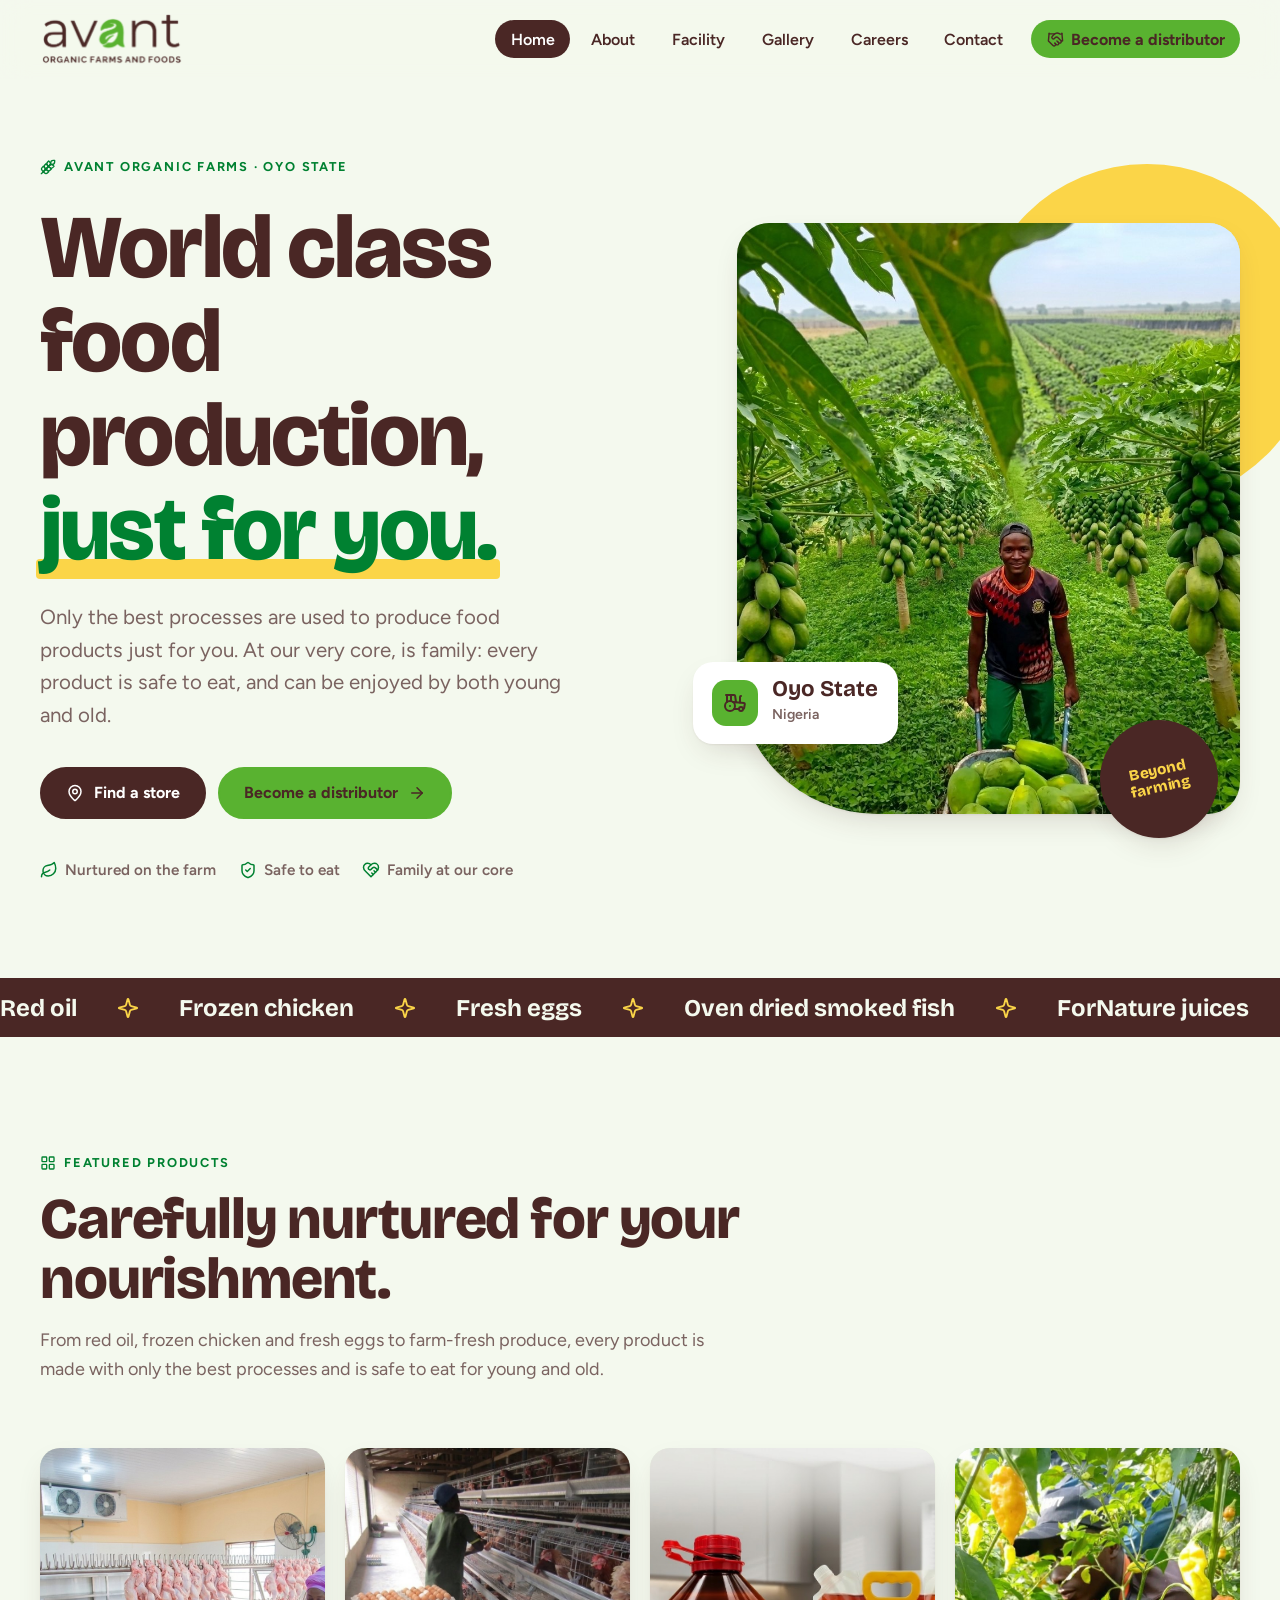
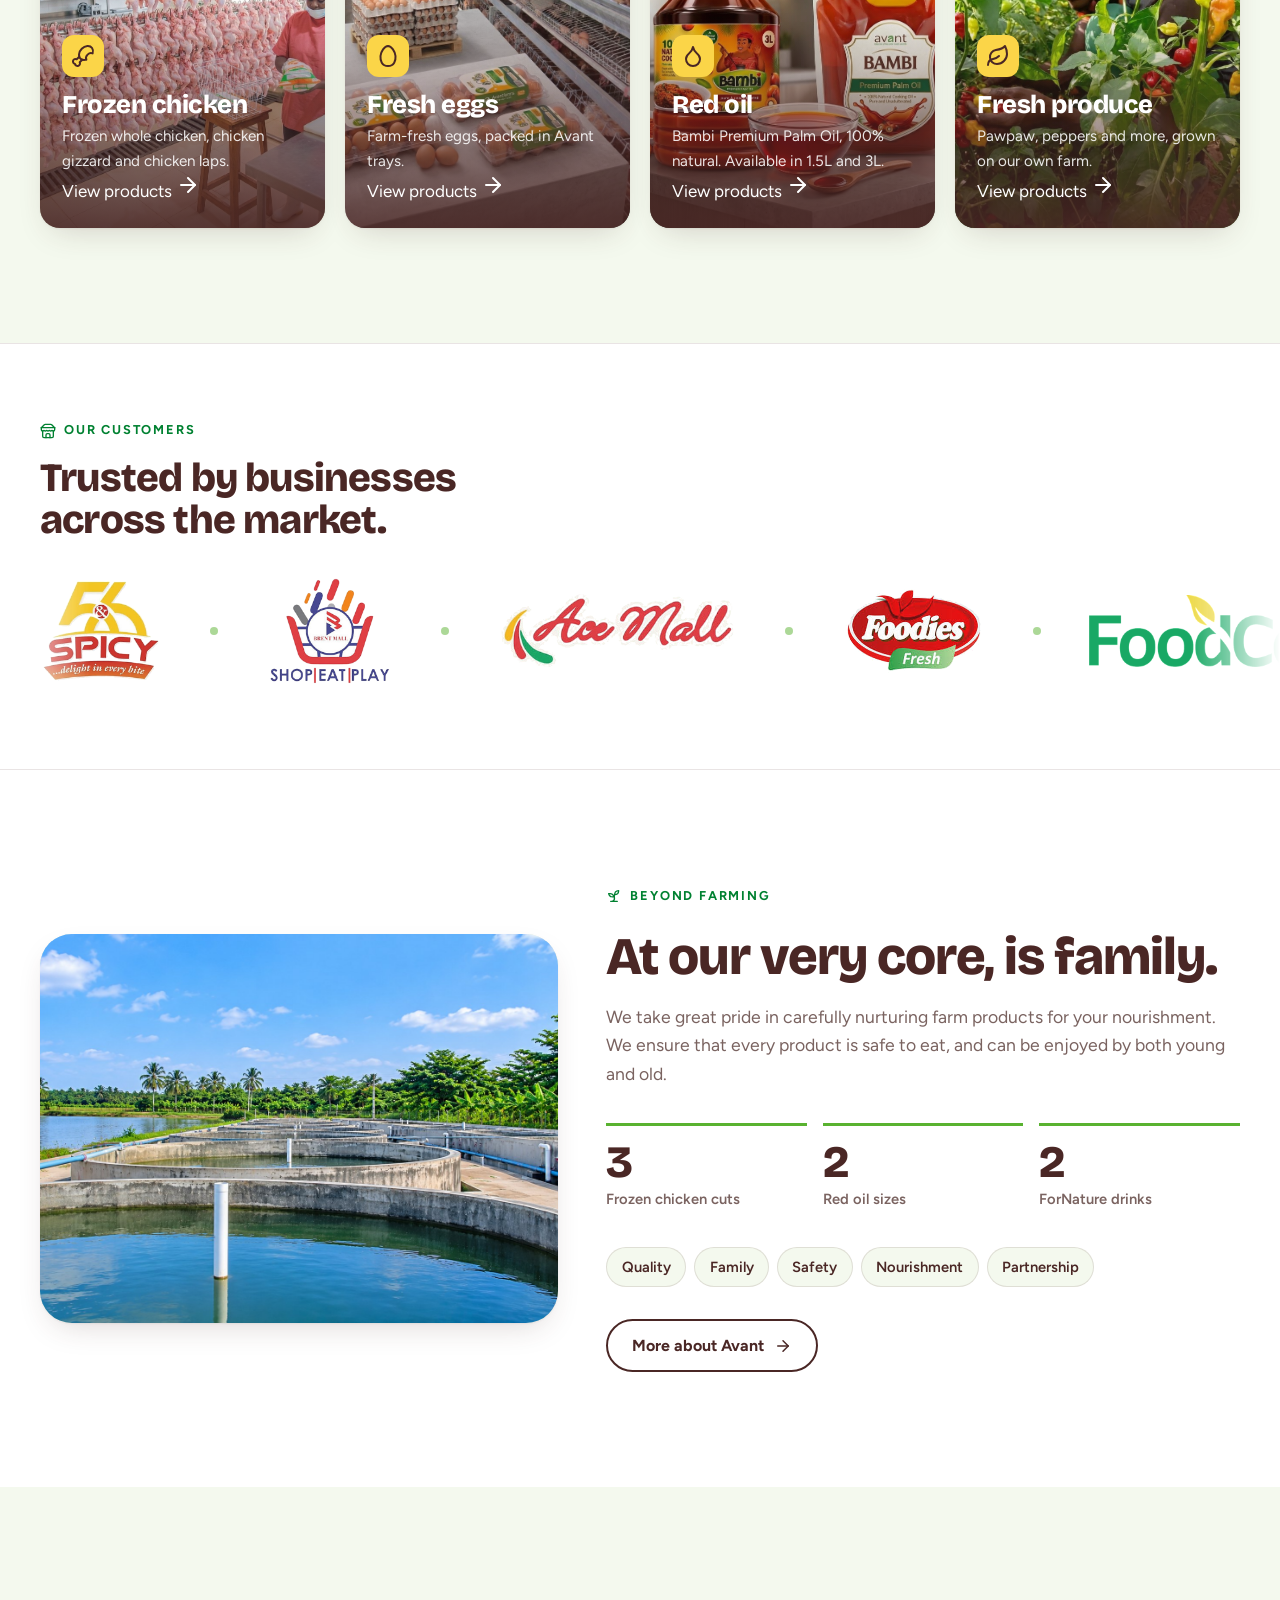
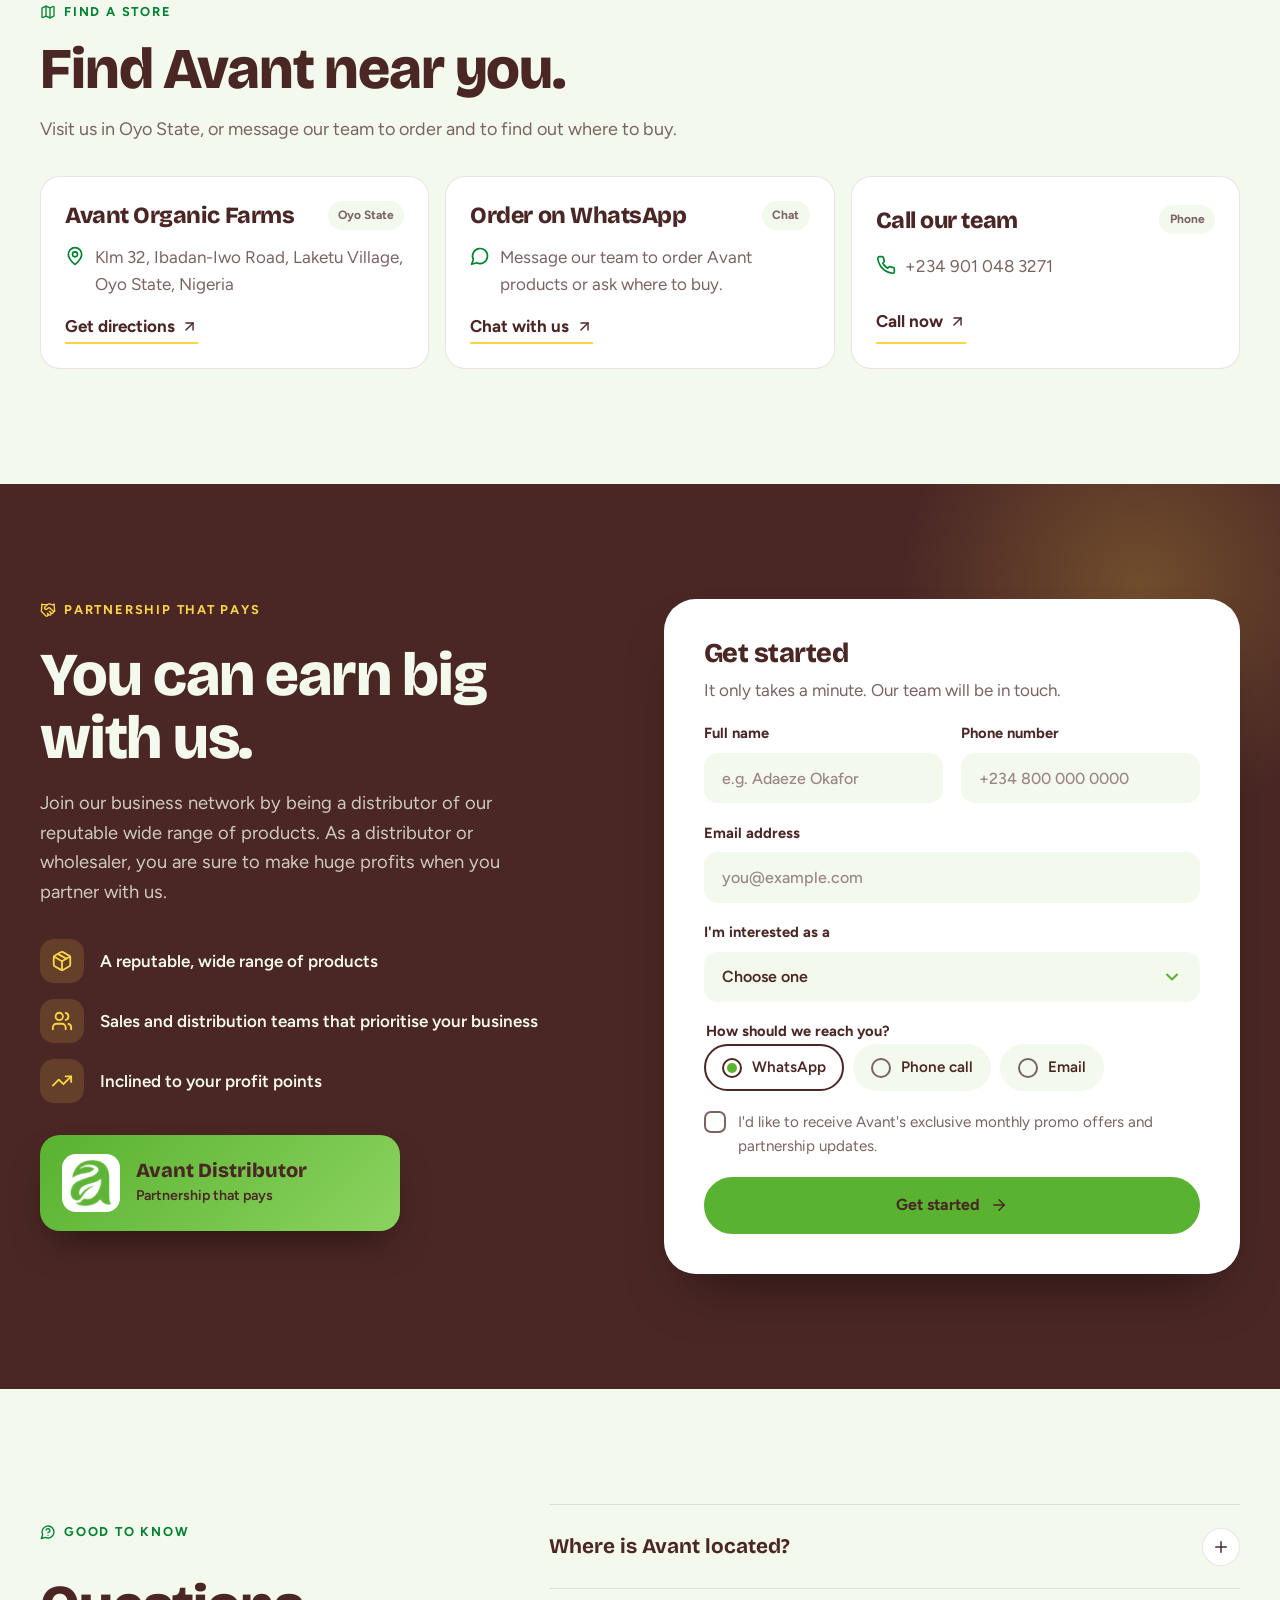
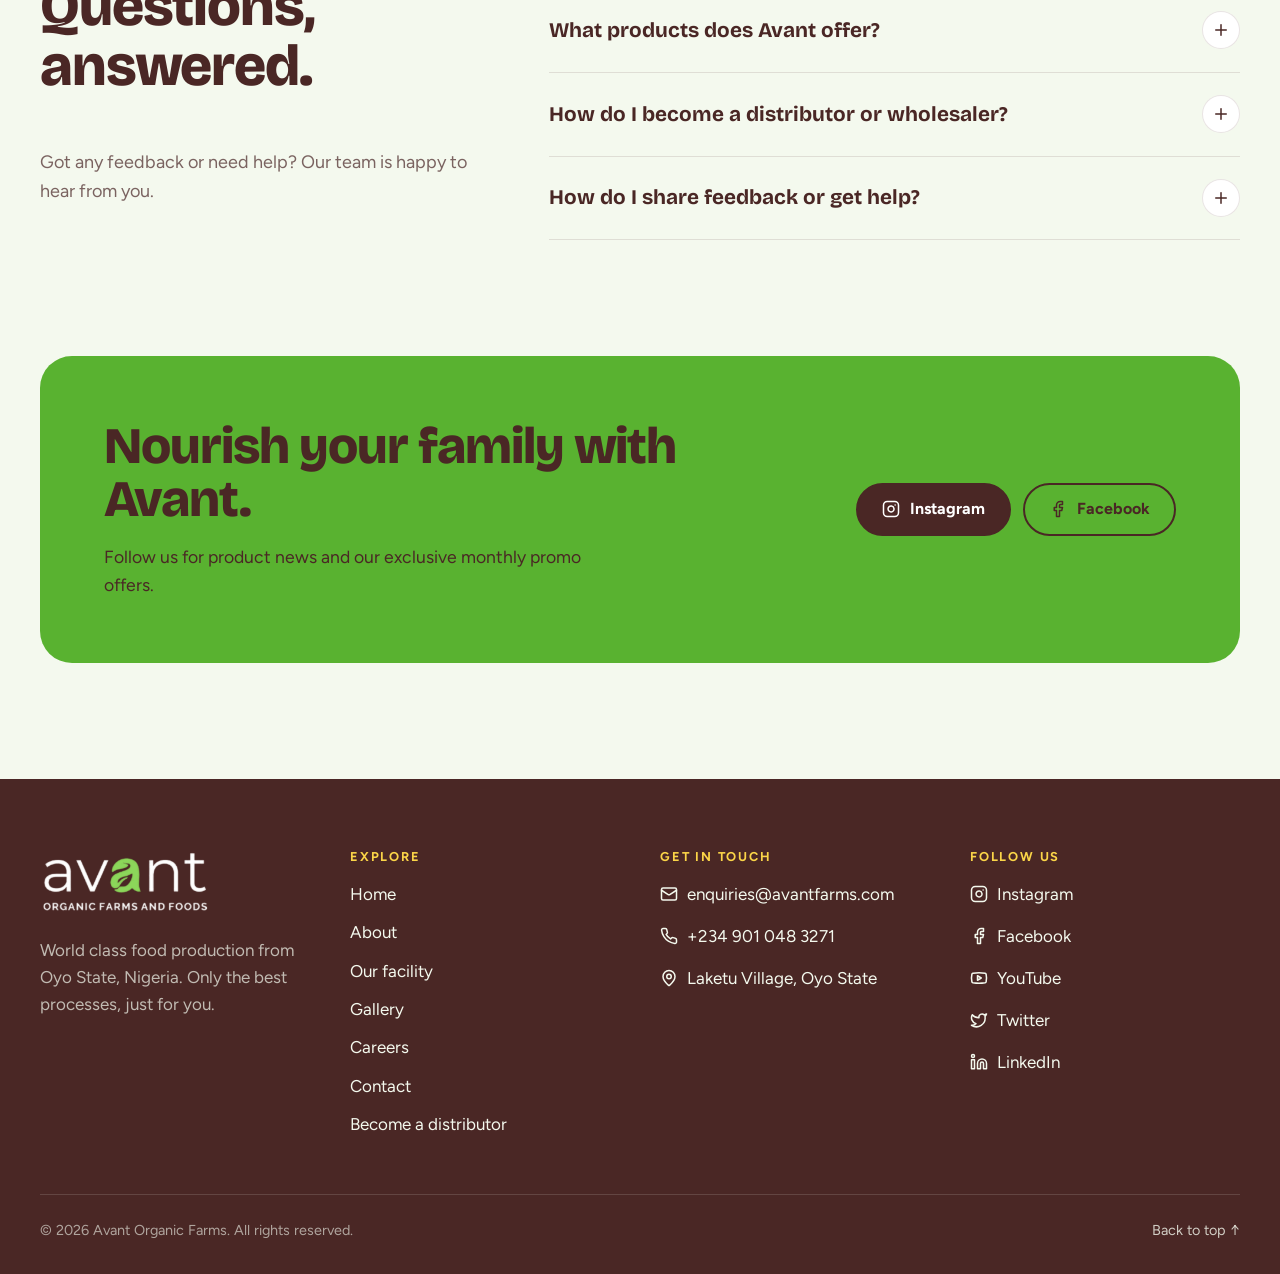
==== commit abe4d598: "Add files via upload" ====
--- a/index.html
+++ b/index.html
@@ -445,7 +445,7 @@
   </div>
 
   <!-- Featured products -->
-  <section class="aisles" aria-labelledby="aisles-title">
+  <section class="aisles" id="products" aria-labelledby="aisles-title">
     <div class="wrap">
       <div class="section-head">
         <span class="eyebrow reveal"><i data-lucide="layout-grid"></i>Featured products</span>
@@ -454,20 +454,24 @@
       </div>
       <div class="aisles__grid">
         <article class="aisle reveal">
+          <a class="aisle__link" href="abattoir.html" aria-label="See all frozen chicken products"></a>
           <img src="m/avant-processing.jpg" alt="An Avant team member in protective clothing packing chicken in the processing room" loading="lazy" width="450" height="600">
-          <div class="aisle__body"><span class="tag"><i data-lucide="drumstick"></i></span><h3>Frozen chicken</h3><p>Frozen whole chicken, chicken gizzard and chicken laps.</p></div>
+          <div class="aisle__body"><span class="tag"><i data-lucide="drumstick"></i></span><h3>Frozen chicken</h3><p>Frozen whole chicken, chicken gizzard and chicken laps.</p><span class="aisle__more">View products <i data-lucide="arrow-right"></i></span></div>
         </article>
         <article class="aisle reveal" style="--d:.08s">
+          <a class="aisle__link" href="eggs.html" aria-label="See our fresh egg range"></a>
           <img src="m/avant-eggs.jpg" alt="Avant egg trays on a counter in front of a layer house" loading="lazy" width="450" height="600">
-          <div class="aisle__body"><span class="tag"><i data-lucide="egg"></i></span><h3>Fresh eggs</h3><p>Farm-fresh eggs, packed in Avant trays.</p></div>
+          <div class="aisle__body"><span class="tag"><i data-lucide="egg"></i></span><h3>Fresh eggs</h3><p>Farm-fresh eggs, packed in Avant trays.</p><span class="aisle__more">View products <i data-lucide="arrow-right"></i></span></div>
         </article>
         <article class="aisle reveal" style="--d:.16s">
+          <a class="aisle__link" href="palm-oil.html" aria-label="See our red oil sizes"></a>
           <img src="m/avant-oil.jpg" alt="Avant Bambi Premium Palm Oil in a 3L jug and a stand-up pouch" loading="lazy" width="450" height="600">
-          <div class="aisle__body"><span class="tag"><i data-lucide="droplet"></i></span><h3>Red oil</h3><p>Bambi Premium Palm Oil, 100% natural. Available in 1.5L and 3L.</p></div>
+          <div class="aisle__body"><span class="tag"><i data-lucide="droplet"></i></span><h3>Red oil</h3><p>Bambi Premium Palm Oil, 100% natural. Available in 1.5L and 3L.</p><span class="aisle__more">View products <i data-lucide="arrow-right"></i></span></div>
         </article>
         <article class="aisle reveal" style="--d:.24s">
+          <a class="aisle__link" href="produce.html" aria-label="See our fresh produce"></a>
           <img src="m/avant-pepper_close.jpg" alt="Close-up of colourful peppers ready for harvest on the plant" loading="lazy" width="450" height="600">
-          <div class="aisle__body"><span class="tag"><i data-lucide="leaf"></i></span><h3>Fresh produce</h3><p>Pawpaw, peppers and more, grown on our own farm.</p></div>
+          <div class="aisle__body"><span class="tag"><i data-lucide="leaf"></i></span><h3>Fresh produce</h3><p>Pawpaw, peppers and more, grown on our own farm.</p><span class="aisle__more">View products <i data-lucide="arrow-right"></i></span></div>
         </article>
       </div>
     </div>
--- a/assets/extras.css
+++ b/assets/extras.css
@@ -0,0 +1,130 @@
+/* Avant extras: customer marquee, video, facility, gallery, careers.
+   Uses the same tokens as the main stylesheet so everything stays consistent. */
+
+/* ---------- Customers marquee ---------- */
+.clients{padding-block:clamp(3rem,6vw,4.75rem);background:var(--paper);border-block:1px solid var(--line)}
+.clients__head{display:flex;flex-wrap:wrap;align-items:end;justify-content:space-between;gap:.8rem 2rem;margin-bottom:1.75rem}
+.clients__head h2{font-size:clamp(1.7rem,3.4vw,2.5rem);max-width:30rem;margin-top:.6rem}
+.clients__band{overflow:hidden;-webkit-mask-image:linear-gradient(90deg,transparent,#000 7%,#000 93%,transparent);mask-image:linear-gradient(90deg,transparent,#000 7%,#000 93%,transparent)}
+.clients__track{display:flex;width:max-content;animation:marquee 40s linear infinite}
+.clients__band:hover .clients__track{animation-play-state:paused}
+.clients__group{display:flex;align-items:center;gap:3rem;padding-inline-end:3rem;list-style:none;margin:0;padding-block:.4rem}
+.client{display:flex;align-items:center;gap:3rem;white-space:nowrap}
+.client::after{content:"";flex:none;width:8px;height:8px;border-radius:50%;background:var(--orange);opacity:.5}
+.client__name{font:800 clamp(1.3rem,2.6vw,1.85rem)/1 var(--display);letter-spacing:-.015em;color:var(--ink);opacity:.55;transition:opacity .25s,color .25s}
+.client:hover .client__name{opacity:1;color:var(--coral)}
+.client img{--h:88px;--w:220px;display:block;width:auto;height:auto;max-height:var(--h);max-width:var(--w);object-fit:contain;filter:saturate(.9);opacity:.95;transition:transform .35s var(--ease),filter .3s,opacity .3s;-webkit-user-drag:none;user-select:none}
+/* optical balance: tall or compact marks get a little more height so every logo carries similar weight */
+.client img[src*="brent-mall"]{--h:112px}
+.client img[src*="5-and-6"]{--h:108px}
+.client img[src*="everyday-kitchen"]{--h:106px}
+.client img[src*="foodies"]{--h:92px}
+.client img[src*="ace"]{--w:240px}
+.client img[src*="foodco"]{--w:230px}
+.client:hover img{filter:none;opacity:1;transform:scale(1.07)}
+@media (max-width:640px){.client img{max-height:calc(var(--h)*.7);max-width:calc(var(--w)*.7)}.clients__group,.client{gap:2.2rem}.clients__group{padding-inline-end:2.2rem}}
+@media (prefers-reduced-motion:reduce){.clients__track{animation:none;flex-wrap:wrap;width:auto}.clients__group[aria-hidden]{display:none}.clients__band{-webkit-mask-image:none;mask-image:none}}
+
+/* ---------- Video ---------- */
+.film{background:var(--cream)}
+.film__grid{display:grid;gap:2.5rem;align-items:center}
+@media (min-width:960px){.film__grid{grid-template-columns:.75fr 1.25fr}}
+.film h2{font-size:clamp(2.1rem,4.4vw,3.3rem);margin-block:1rem 1.1rem}
+.film__grid p{color:var(--slate);font-size:1.1rem;max-width:28rem}
+.film__frame{position:relative;border-radius:var(--r-lg);overflow:hidden;aspect-ratio:16/9;background:var(--ink);box-shadow:var(--shadow)}
+.film__frame video{display:block;width:100%;height:100%;object-fit:cover;background:var(--ink)}
+.film__play{position:absolute;inset:0;display:grid;place-items:center;border:0;cursor:pointer;background:linear-gradient(180deg,rgba(74,39,37,.04),rgba(74,39,37,.5));color:var(--ink)}
+.film__play span{width:96px;height:96px;border-radius:50%;background:var(--sun);display:grid;place-items:center;box-shadow:0 18px 40px -14px rgba(0,0,0,.6);transition:transform .35s var(--ease)}
+.film__play:hover span{transform:scale(1.08)}
+.film__play svg{width:38px;height:38px;margin-left:5px;fill:currentColor}
+.film.is-playing .film__play{display:none}
+.film__missing{display:none;position:absolute;inset:0;place-content:center;justify-items:center;gap:.6rem;text-align:center;background:linear-gradient(180deg,rgba(74,39,37,.35),rgba(74,39,37,.8));color:#fff;font:700 1.2rem var(--display)}
+.film__missing svg{width:34px;height:34px;color:var(--sun)}
+.film.is-missing .film__missing{display:grid}
+.film.is-missing .film__play{display:none}
+
+/* ---------- Compact hero (gallery) ---------- */
+.hero--compact .hero__grid{grid-template-columns:1fr}
+.hero--compact{padding-bottom:clamp(2rem,4vw,3rem)}
+.hero--compact::after{content:"";position:absolute;width:420px;aspect-ratio:1;border-radius:50%;background:var(--sun);right:-140px;top:-170px;z-index:-1;opacity:.9}
+.hero--compact .hero__lead{max-width:40rem}
+
+/* ---------- Facility: alternating rows ---------- */
+.zig{display:grid;gap:clamp(3rem,6vw,5.5rem)}
+.zig__row{display:grid;gap:1.8rem;align-items:center}
+@media (min-width:900px){.zig__row{grid-template-columns:1fr 1fr;gap:4.5rem}.zig__row:nth-child(even) .zig__img{order:2}}
+.zig__img{position:relative;border-radius:var(--r-lg);overflow:hidden;aspect-ratio:4/3;box-shadow:var(--shadow);background:var(--cream-2)}
+.zig__img img{width:100%;height:100%;object-fit:cover;transition:transform .9s var(--ease)}
+.zig__row:hover .zig__img img{transform:scale(1.04)}
+.zig__num{display:inline-flex;align-items:center;gap:.6rem;font:700 .8rem var(--body);letter-spacing:.14em;text-transform:uppercase;color:var(--coral)}
+.zig__num b{display:grid;place-items:center;width:34px;height:34px;border-radius:50%;background:var(--sun);color:var(--ink);font:800 .95rem var(--display);letter-spacing:0}
+.zig h3{font-size:clamp(1.8rem,3.6vw,2.6rem);margin:.9rem 0 .9rem}
+.zig p{color:var(--slate);font-size:1.1rem;max-width:30rem}
+.zig__tags{display:flex;flex-wrap:wrap;gap:.5rem;list-style:none;margin:1.2rem 0 0;padding:0}
+.zig__tags li{padding:.4rem .85rem;border-radius:999px;background:var(--paper);border:1px solid var(--line);font-weight:600;font-size:.9rem}
+.keepprivate{margin-top:clamp(3rem,6vw,5rem)}
+.keepprivate .founders__note{grid-template-columns:auto 1fr;align-items:center;gap:1.4rem;padding:clamp(1.6rem,3vw,2.4rem)}
+.keepprivate .founders__note small{display:block;margin-top:.5rem;font:500 1rem var(--body);color:rgba(244,249,238,.72)}
+
+/* ---------- Event hall ---------- */
+.hall{background:var(--ink);color:var(--cream);position:relative;overflow:hidden}
+.hall::before{content:"";position:absolute;width:520px;aspect-ratio:1;border-radius:50%;background:radial-gradient(circle,rgba(251,213,72,.2),transparent 65%);top:-170px;left:-140px}
+.hall__grid{position:relative;display:grid;gap:3rem;align-items:center}
+@media (min-width:960px){.hall__grid{grid-template-columns:1fr 1fr}}
+.hall .eyebrow{color:var(--sun)}
+.hall h2{font-size:clamp(2.2rem,4.8vw,3.6rem);margin-block:1rem 1.1rem}
+.hall__lead{color:rgba(244,249,238,.8);font-size:1.15rem;max-width:32rem}
+.hall__pills{display:flex;flex-wrap:wrap;gap:.6rem;margin-block:1.4rem;padding:0;list-style:none}
+.hall__pills li{padding:.5rem 1rem;border-radius:999px;background:var(--orange);color:var(--ink);font-weight:700;font-size:.95rem}
+.hall__uses{display:grid;gap:.7rem;grid-template-columns:repeat(auto-fit,minmax(min(100%,230px),1fr));list-style:none;margin:1.6rem 0 2rem;padding:0}
+.hall__uses li{display:flex;align-items:center;gap:.8rem;background:rgba(244,249,238,.07);border:1px solid rgba(244,249,238,.1);border-radius:14px;padding:.85rem 1rem;font-weight:600;line-height:1.3}
+.hall__uses svg{flex:none;width:22px;height:22px;color:var(--sun)}
+.hall__cta{display:flex;flex-wrap:wrap;gap:.8rem}
+.hall .btn--ghost{color:var(--cream);border-color:rgba(244,249,238,.45)}
+.hall .btn--ghost:hover{background:var(--cream);color:var(--ink)}
+.hall__photos{display:grid;gap:1rem}
+.hall__photos figure{margin:0;border-radius:var(--r-md);overflow:hidden;box-shadow:0 30px 60px -30px rgba(0,0,0,.7);background:var(--ink-2)}
+.hall__photos img{width:100%;height:100%;object-fit:cover}
+.hall__photos .ext{aspect-ratio:1203/372}
+.hall__photos .int{aspect-ratio:16/10}
+.hall__photos .int img{object-position:center 70%}
+
+/* ---------- Gallery ---------- */
+.gfilter{display:flex;flex-wrap:wrap;gap:.6rem;margin-bottom:2rem}
+.gfilter button{font:700 .95rem var(--body);padding:.7rem 1.2rem;border-radius:999px;border:2px solid var(--line);background:var(--paper);color:var(--ink);cursor:pointer;transition:background-color .2s,color .2s,border-color .2s,transform .25s var(--ease)}
+.gfilter button:hover{border-color:rgba(74,39,37,.35);transform:translateY(-2px)}
+.gfilter button[aria-pressed=true]{background:var(--ink);color:#fff;border-color:var(--ink)}
+.gallery{columns:3 300px;column-gap:1.1rem}
+.gitem{position:relative;display:block;width:100%;margin:0 0 1.1rem;padding:0;border:0;border-radius:var(--r-md);overflow:hidden;background:var(--cream-2);box-shadow:var(--shadow);cursor:zoom-in;break-inside:avoid;text-align:left;font:inherit;color:#fff}
+.gitem[hidden]{display:none}
+.gitem img{width:100%;height:auto;transition:transform .8s var(--ease)}
+.gitem:hover img{transform:scale(1.04)}
+.gitem::after{content:"";position:absolute;inset:0;background:linear-gradient(180deg,transparent 55%,rgba(74,39,37,.85));opacity:0;transition:opacity .3s}
+.gitem figcaption,.gitem .gcap{position:absolute;left:0;right:0;bottom:0;padding:1.1rem 1.2rem;z-index:1;font:700 1.05rem/1.25 var(--display);opacity:0;transform:translateY(8px);transition:opacity .3s,transform .4s var(--ease)}
+.gitem:hover::after,.gitem:focus-visible::after,.gitem:hover .gcap,.gitem:focus-visible .gcap{opacity:1;transform:none}
+@media (hover:none){.gitem::after,.gitem .gcap{opacity:1;transform:none}}
+.lb{border:0;padding:0;background:transparent;max-width:none;max-height:none;width:100%;height:100%;color:#fff}
+.lb::backdrop{background:rgba(40,20,19,.92);backdrop-filter:blur(4px)}
+.lb__inner{display:grid;grid-template-rows:1fr auto;gap:1rem;height:100%;padding:clamp(1rem,3vw,2.5rem);place-items:center}
+.lb__img{max-width:min(1200px,100%);max-height:100%;width:auto;height:auto;object-fit:contain;border-radius:var(--r-md);box-shadow:0 30px 80px -30px #000;min-height:0}
+.lb__cap{font:700 1.15rem var(--display);text-align:center}
+.lb__btn{position:absolute;top:50%;transform:translateY(-50%);width:54px;height:54px;border-radius:50%;border:0;background:var(--sun);color:var(--ink);display:grid;place-items:center;cursor:pointer;transition:transform .25s var(--ease)}
+.lb__btn:hover{transform:translateY(-50%) scale(1.08)}
+.lb__btn svg{width:26px;height:26px}
+.lb__prev{left:clamp(.5rem,2vw,1.5rem)}
+.lb__next{right:clamp(.5rem,2vw,1.5rem)}
+.lb__close{position:absolute;top:clamp(.75rem,2vw,1.5rem);right:clamp(.75rem,2vw,1.5rem);width:48px;height:48px;border-radius:50%;border:0;background:var(--cream);color:var(--ink);display:grid;place-items:center;cursor:pointer}
+.lb__close svg{width:22px;height:22px}
+
+/* ---------- Careers ---------- */
+.positions{margin-top:1.25rem;background:var(--paper);border:2px dashed var(--line);border-radius:var(--r-lg);padding:clamp(1.6rem,4vw,2.5rem);display:grid;gap:1rem;grid-template-columns:auto 1fr;align-items:center}
+.positions .ic{width:60px;height:60px;border-radius:18px;background:var(--sun);color:var(--ink);display:grid;place-items:center}
+.positions .ic svg{width:28px;height:28px}
+.positions h3{font-size:1.5rem}
+.positions p{color:var(--slate);margin-top:.3rem}
+textarea.input{min-height:130px;resize:vertical}
+.form-note{display:flex;gap:.5rem;align-items:flex-start;color:var(--slate);font-size:.92rem}
+.form-note svg{flex:none;width:18px;height:18px;margin-top:.1rem;color:var(--coral)}
+@media (max-width:560px){.positions{grid-template-columns:1fr}.keepprivate .founders__note{grid-template-columns:1fr}}
+.hall + .cta{padding-top:clamp(3rem,6vw,5rem)}
+@media (min-width:700px){.branch-list--2{grid-template-columns:repeat(2,minmax(0,1fr))}}
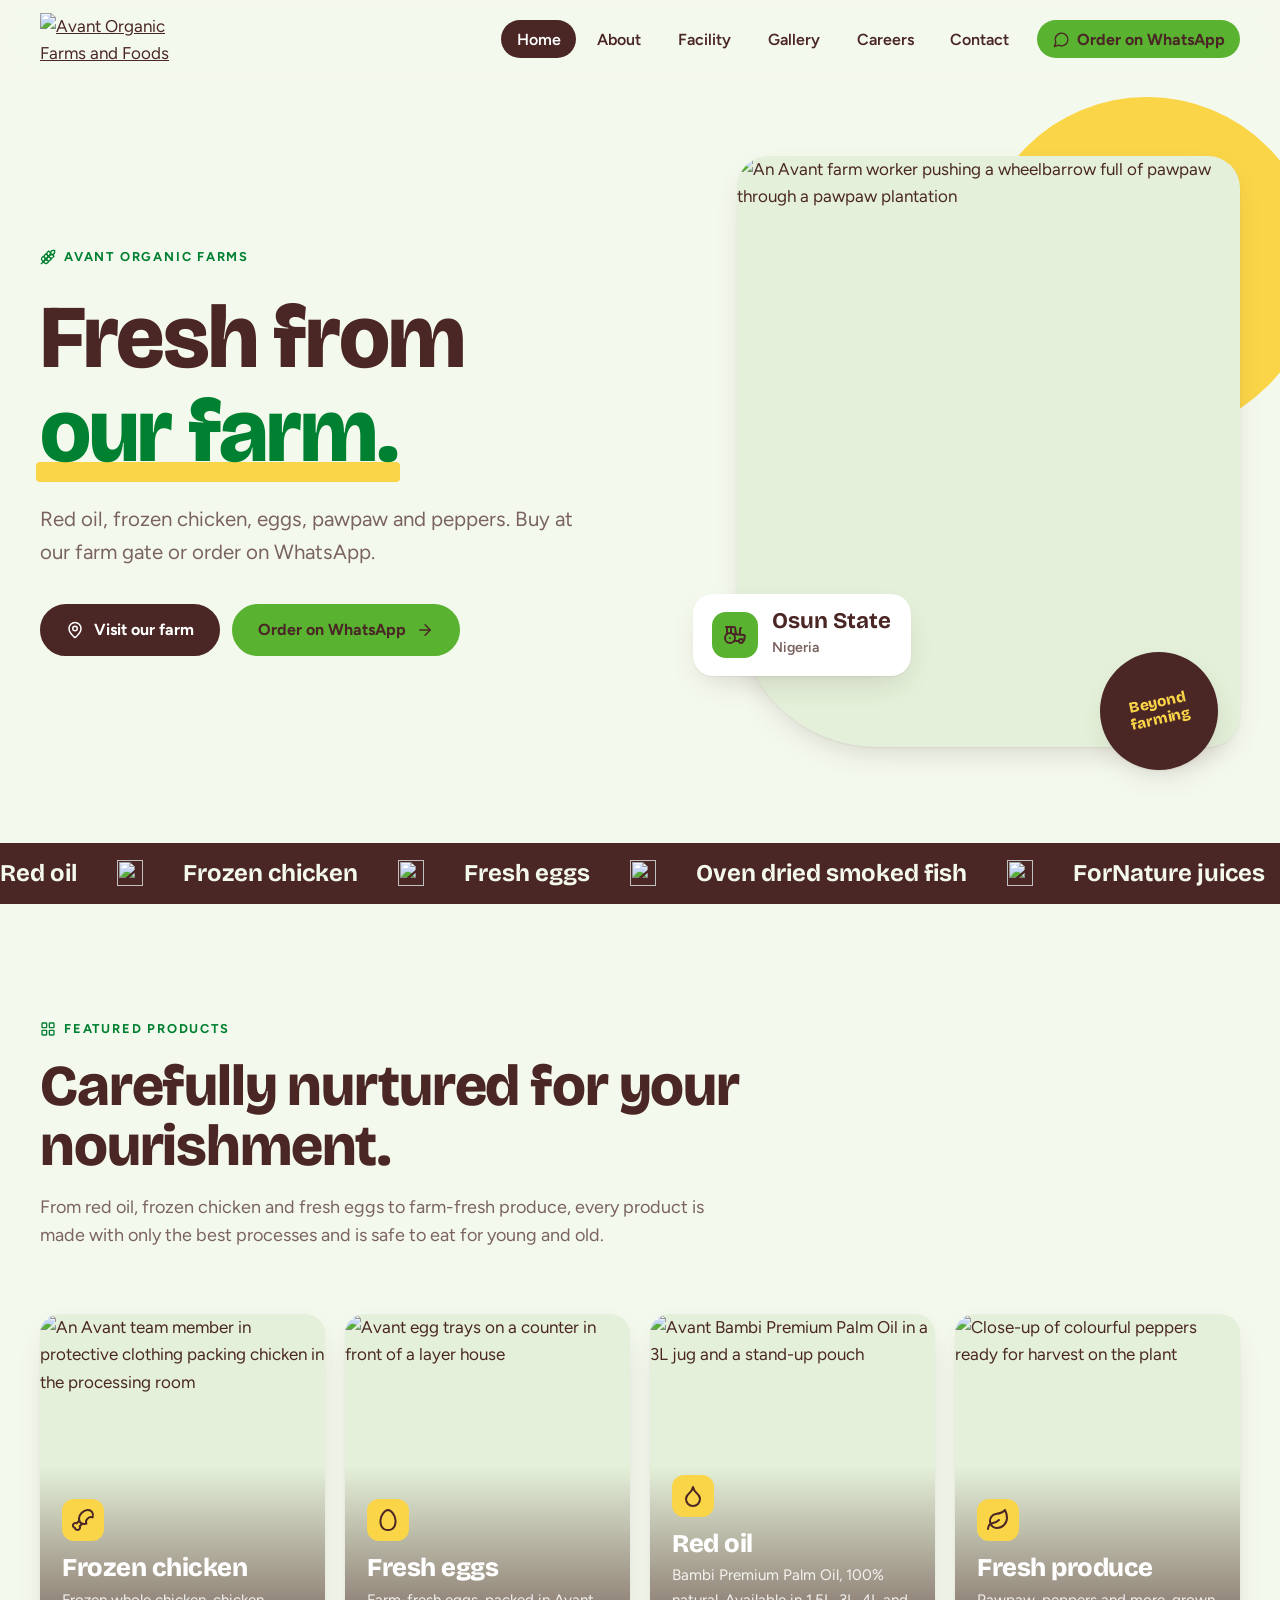
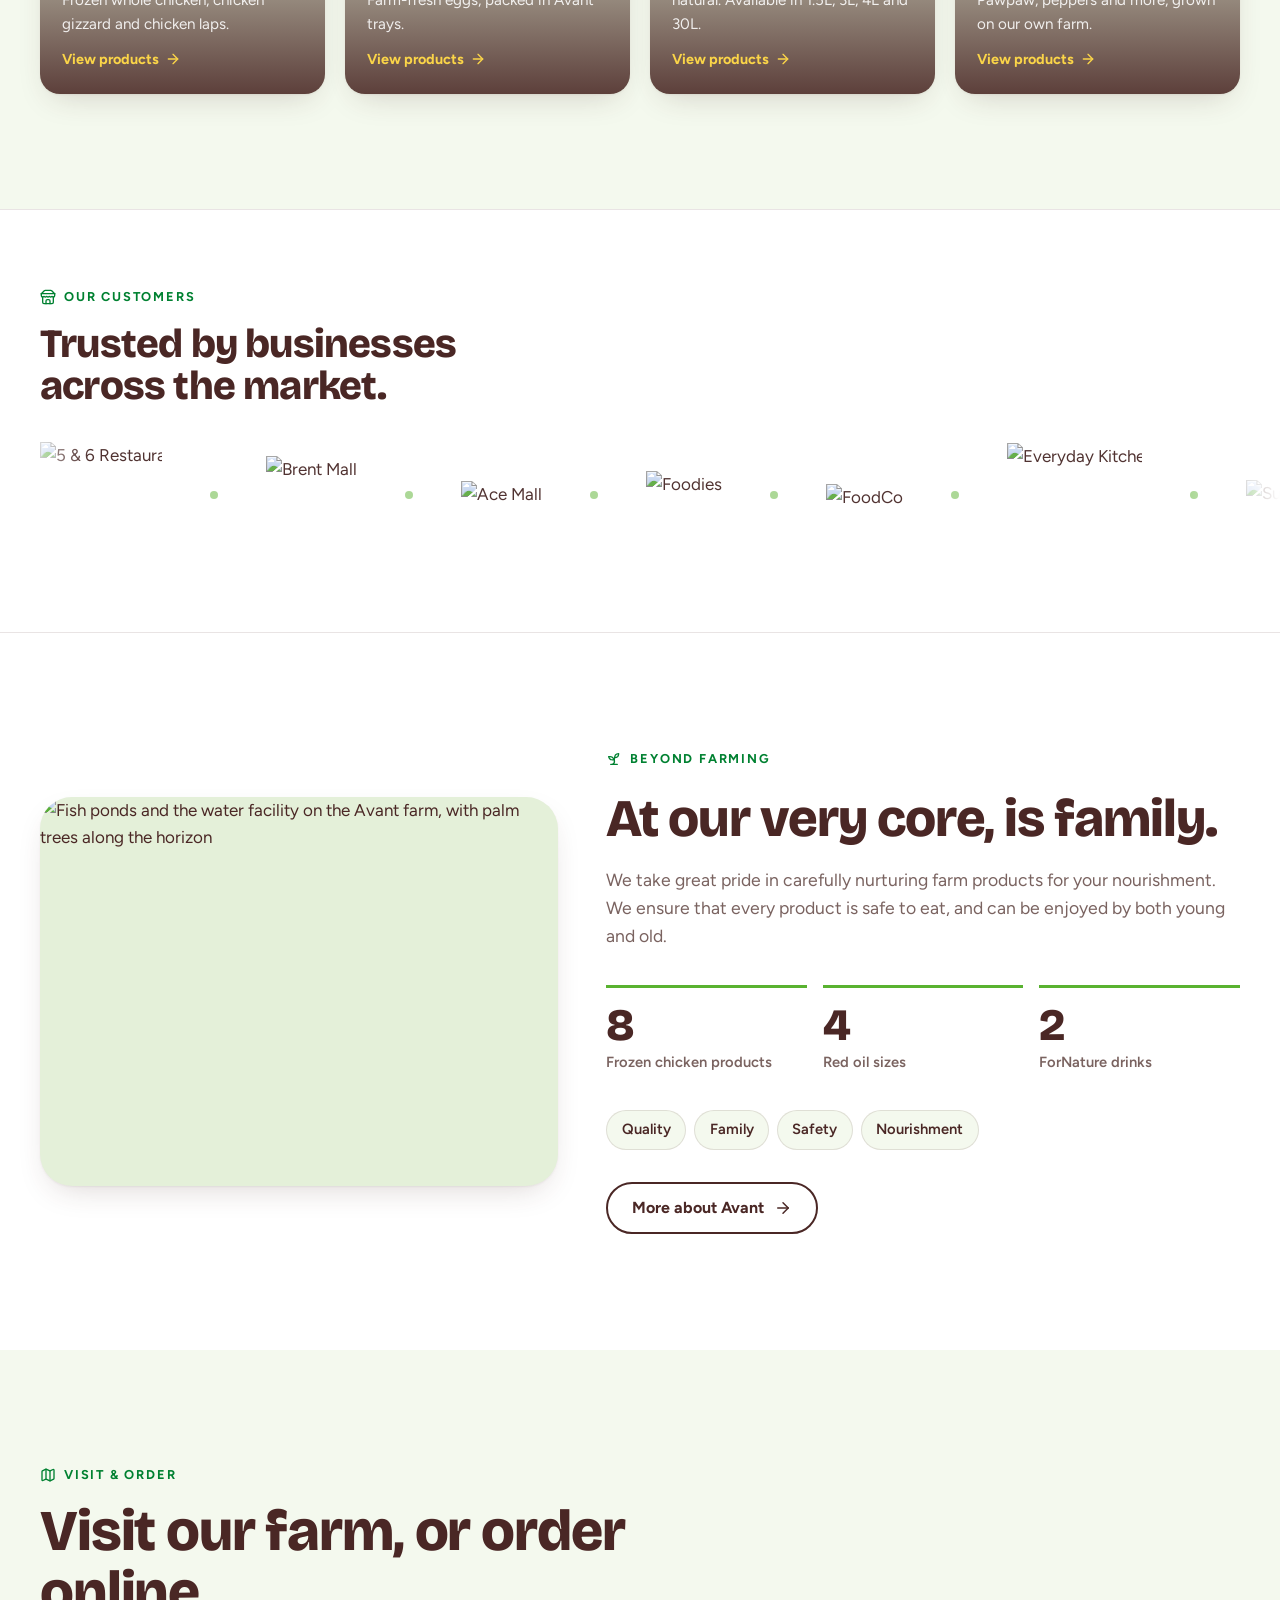
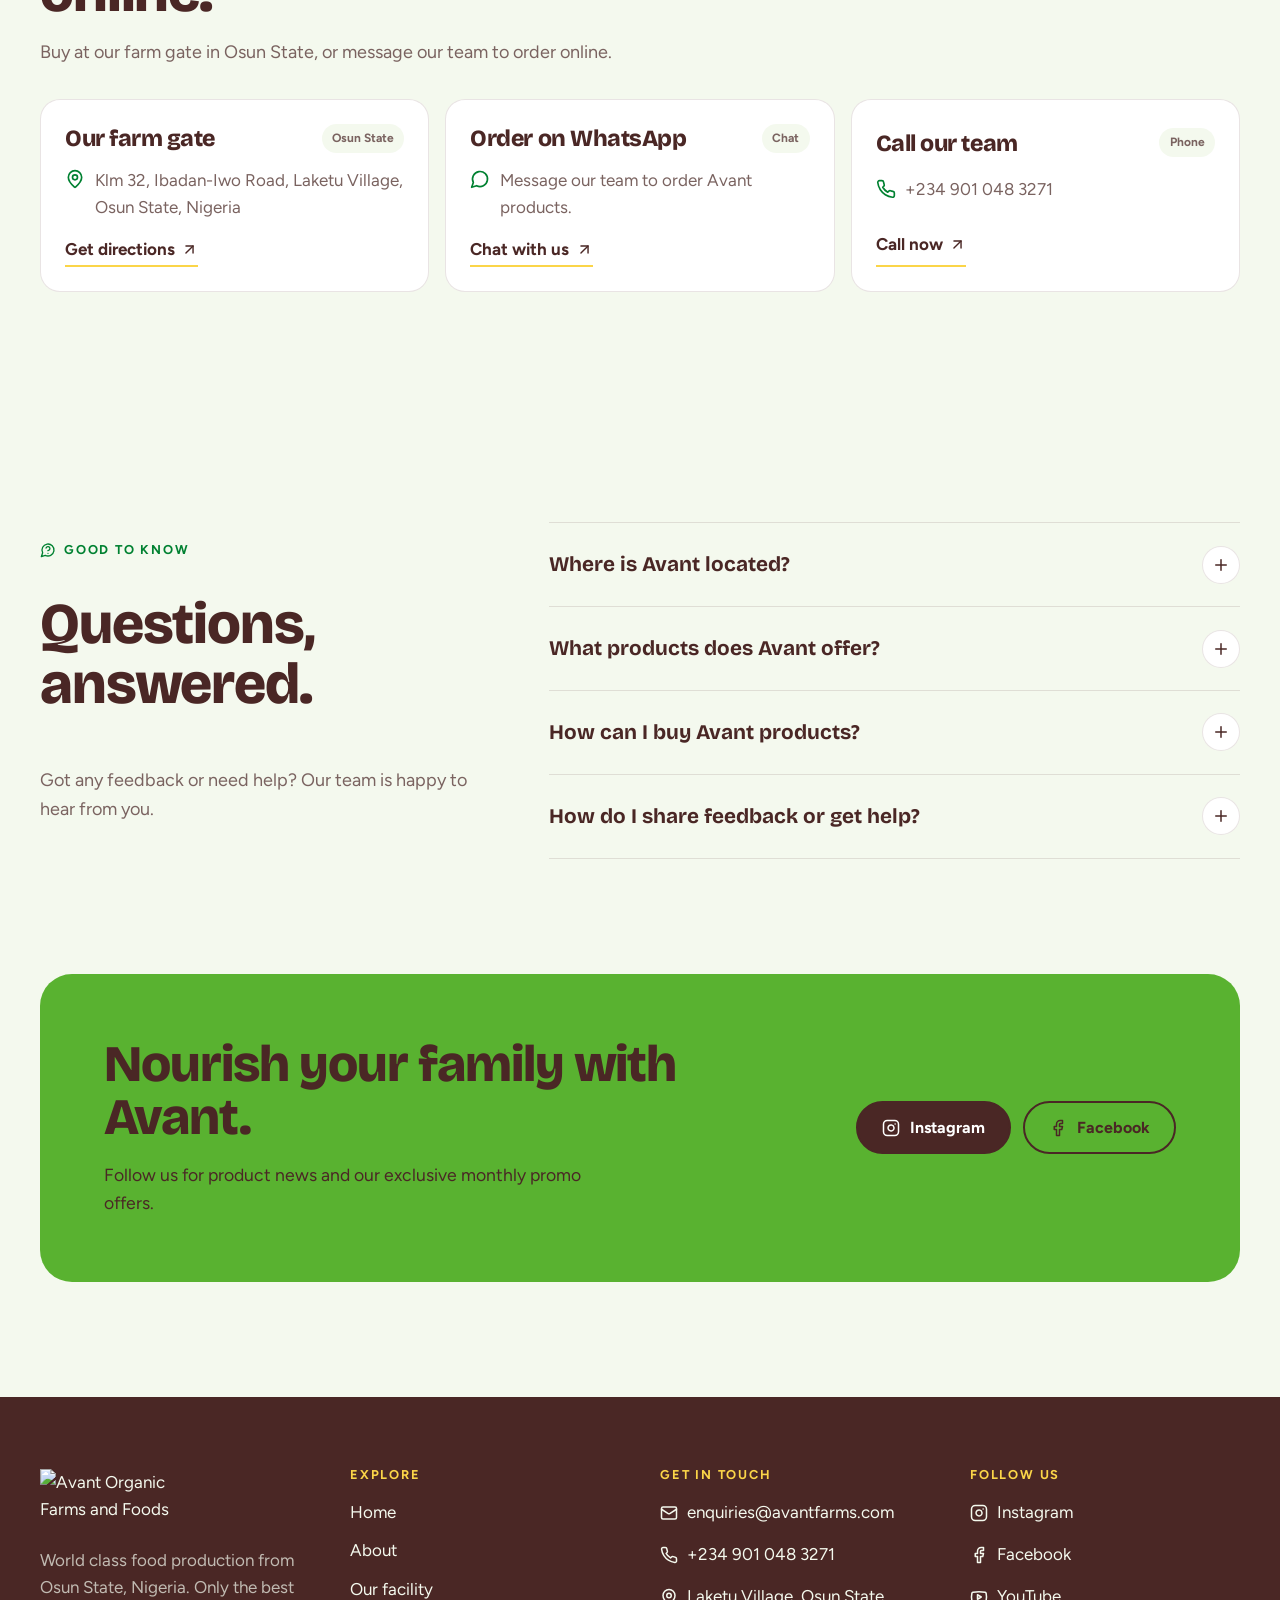
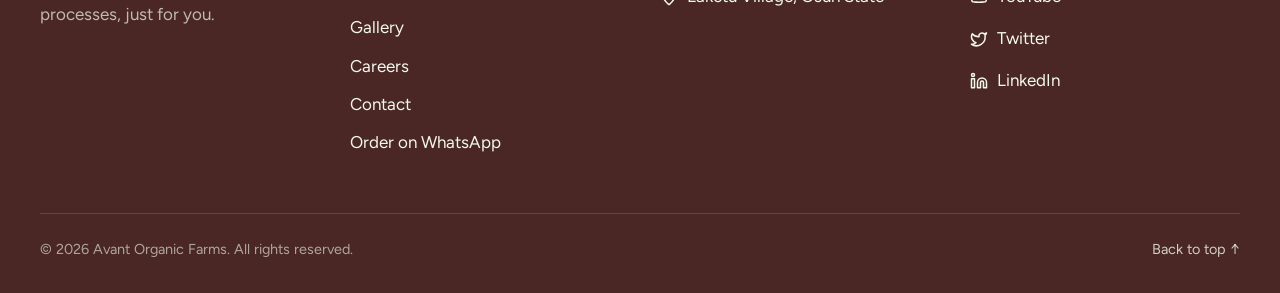
==== commit 25c1ff92: "Add files via upload" ====
--- a/index.html
+++ b/index.html
@@ -5,8 +5,8 @@
 <head>
 <meta charset="UTF-8">
 <meta name="viewport" content="width=device-width, initial-scale=1">
-<title>Avant Organic Farms and Foods | World Class Food Production in Oyo State</title>
-<meta name="description" content="Avant Organic Farms and Foods: world class food production in Oyo State, Nigeria. Red oil, frozen chicken, oven dried smoked fish and ForNature drinks, plus a distributor partnership that pays.">
+<title>Avant Organic Farms and Foods | World Class Food Production in Osun State</title>
+<meta name="description" content="Avant Organic Farms and Foods: world class food production in Osun State, Nigeria. Red oil, frozen chicken, fresh eggs and farm-fresh produce. Visit our farm gate or order online.">
 <meta name="theme-color" content="#4a2725">
 <meta name="color-scheme" content="light">
 <link rel="icon" type="image/png" href="m/avant-mark.png">
@@ -218,6 +218,17 @@
 .cta__box p{margin-top:1rem;font-size:1.1rem;max-width:32rem}
 .socials{display:flex;flex-wrap:wrap;gap:.8rem}
 @media (min-width:860px){.socials{justify-content:flex-end}}
+
+/* Mobile: pawpaw photo as hero background, faded behind the text only */
+@media (max-width:959px){
+  .hero{isolation:isolate;padding-bottom:clamp(10rem,50vw,14rem)}
+  .hero__media{position:absolute;inset:0;aspect-ratio:auto;z-index:-2}
+  .hero__photo{inset:0;border-radius:0;box-shadow:none}
+  .hero__photo img{object-position:center bottom}
+  .hero__photo::after{content:"";position:absolute;inset:0;background:linear-gradient(180deg,rgba(244,249,238,.92) 0%,rgba(244,249,238,.86) 50%,rgba(244,249,238,.4) 66%,rgba(244,249,238,0) 80%)}
+  .hero__blob,.hero__badge,.hero__sticker{display:none}
+  .hero__lead{color:var(--ink)}
+}
 
 /* Reveal */
 .js .reveal{opacity:0;transform:translateY(28px);transition:opacity .8s var(--ease),transform .8s var(--ease);transition-delay:var(--d,0s)}
@@ -383,7 +394,7 @@
           <li><a href="gallery.html">Gallery</a></li>
           <li><a href="careers.html">Careers</a></li>
           <li><a href="contact.html">Contact</a></li>
-          <li><a class="hh-cta" href="index.html#partner"><i data-lucide="handshake"></i>Become a distributor</a></li>
+          <li><a class="hh-cta" href="https://wa.link/3gsqqy" target="_blank" rel="noopener"><i data-lucide="message-circle"></i>Order on WhatsApp</a></li>
         </ul>
       </div>
     </div>
@@ -409,18 +420,14 @@
   <section class="hero" aria-labelledby="hero-title">
     <div class="wrap hero__grid">
       <div>
-        <span class="eyebrow reveal"><i data-lucide="wheat"></i>Avant Organic Farms &middot; Oyo State</span>
-        <h1 id="hero-title" class="reveal" style="--d:.08s">World class food production, <span class="hl">just for you.</span></h1>
-        <p class="hero__lead reveal" style="--d:.16s">Only the best processes are used to produce food products just for you. At our very core, is family: every product is safe to eat, and can be enjoyed by both young and old.</p>
+        <span class="eyebrow reveal"><i data-lucide="wheat"></i>Avant Organic Farms</span>
+        <h1 id="hero-title" class="reveal" style="--d:.08s">Fresh from <span class="hl">our farm.</span></h1>
+        <p class="hero__lead reveal" style="--d:.16s">Red oil, frozen chicken, eggs, pawpaw and peppers. Buy at our farm gate or order on WhatsApp.</p>
         <div class="hero__ctas reveal" style="--d:.24s">
-          <a class="btn" href="#stores"><i data-lucide="map-pin"></i>Find a store</a>
-          <a class="btn btn--orange" href="#partner">Become a distributor<i data-lucide="arrow-right"></i></a>
-        </div>
-        <div class="hero__trust reveal" style="--d:.32s">
-          <span><i data-lucide="leaf"></i>Nurtured on the farm</span>
-          <span><i data-lucide="shield-check"></i>Safe to eat</span>
-          <span><i data-lucide="heart-handshake"></i>Family at our core</span>
-        </div>
+          <a class="btn" href="#stores"><i data-lucide="map-pin"></i>Visit our farm</a>
+          <a class="btn btn--orange" href="https://wa.link/3gsqqy" target="_blank" rel="noopener">Order on WhatsApp<i data-lucide="arrow-right"></i></a>
+        </div>
+
       </div>
       <div class="hero__media reveal" style="--d:.2s">
         <div class="hero__blob" aria-hidden="true"></div>
@@ -429,7 +436,7 @@
         </div>
         <div class="hero__badge">
           <span class="ic"><i data-lucide="tractor"></i></span>
-          <div><strong>Oyo State</strong><small>Nigeria</small></div>
+          <div><strong>Osun State</strong><small>Nigeria</small></div>
         </div>
         <div class="hero__sticker" aria-hidden="true">Beyond farming</div>
       </div>
@@ -439,8 +446,8 @@
   <!-- Marquee -->
   <div class="marquee" aria-hidden="true">
     <div class="marquee__track">
-      <span>Red oil <i data-lucide="sparkle"></i> Frozen chicken <i data-lucide="sparkle"></i> Fresh eggs <i data-lucide="sparkle"></i> Oven dried smoked fish <i data-lucide="sparkle"></i> ForNature juices <i data-lucide="sparkle"></i> Beyond farming <i data-lucide="sparkle"></i></span>
-      <span>Red oil <i data-lucide="sparkle"></i> Frozen chicken <i data-lucide="sparkle"></i> Fresh eggs <i data-lucide="sparkle"></i> Oven dried smoked fish <i data-lucide="sparkle"></i> ForNature juices <i data-lucide="sparkle"></i> Beyond farming <i data-lucide="sparkle"></i></span>
+      <span>Red oil <img class="sep" src="m/avant-mark.png" alt="" width="26" height="26"> Frozen chicken <img class="sep" src="m/avant-mark.png" alt="" width="26" height="26"> Fresh eggs <img class="sep" src="m/avant-mark.png" alt="" width="26" height="26"> Oven dried smoked fish <img class="sep" src="m/avant-mark.png" alt="" width="26" height="26"> ForNature juices <img class="sep" src="m/avant-mark.png" alt="" width="26" height="26"> Beyond farming <img class="sep" src="m/avant-mark.png" alt="" width="26" height="26"></span>
+      <span>Red oil <img class="sep" src="m/avant-mark.png" alt="" width="26" height="26"> Frozen chicken <img class="sep" src="m/avant-mark.png" alt="" width="26" height="26"> Fresh eggs <img class="sep" src="m/avant-mark.png" alt="" width="26" height="26"> Oven dried smoked fish <img class="sep" src="m/avant-mark.png" alt="" width="26" height="26"> ForNature juices <img class="sep" src="m/avant-mark.png" alt="" width="26" height="26"> Beyond farming <img class="sep" src="m/avant-mark.png" alt="" width="26" height="26"></span>
     </div>
   </div>
 
@@ -466,7 +473,7 @@
         <article class="aisle reveal" style="--d:.16s">
           <a class="aisle__link" href="palm-oil.html" aria-label="See our red oil sizes"></a>
           <img src="m/avant-oil.jpg" alt="Avant Bambi Premium Palm Oil in a 3L jug and a stand-up pouch" loading="lazy" width="450" height="600">
-          <div class="aisle__body"><span class="tag"><i data-lucide="droplet"></i></span><h3>Red oil</h3><p>Bambi Premium Palm Oil, 100% natural. Available in 1.5L and 3L.</p><span class="aisle__more">View products <i data-lucide="arrow-right"></i></span></div>
+          <div class="aisle__body"><span class="tag"><i data-lucide="droplet"></i></span><h3>Red oil</h3><p>Bambi Premium Palm Oil, 100% natural. Available in 1.5L, 3L, 4L and 30L.</p><span class="aisle__more">View products <i data-lucide="arrow-right"></i></span></div>
         </article>
         <article class="aisle reveal" style="--d:.24s">
           <a class="aisle__link" href="produce.html" aria-label="See our fresh produce"></a>
@@ -509,12 +516,12 @@
         <h2 id="story-title" class="reveal" style="--d:.08s">At our very core, is family.</h2>
         <p class="reveal" style="--d:.16s">We take great pride in carefully nurturing farm products for your nourishment. We ensure that every product is safe to eat, and can be enjoyed by both young and old.</p>
         <div class="stats reveal" style="--d:.24s">
-          <div class="stat"><strong>3</strong><span>Frozen chicken cuts</span></div>
-          <div class="stat"><strong>2</strong><span>Red oil sizes</span></div>
+          <div class="stat"><strong>8</strong><span>Frozen chicken products</span></div>
+          <div class="stat"><strong>4</strong><span>Red oil sizes</span></div>
           <div class="stat"><strong>2</strong><span>ForNature drinks</span></div>
         </div>
         <ul class="values reveal" style="--d:.3s" aria-label="What we stand for">
-          <li>Quality</li><li>Family</li><li>Safety</li><li>Nourishment</li><li>Partnership</li>
+          <li>Quality</li><li>Family</li><li>Safety</li><li>Nourishment</li>
         </ul>
         <a class="btn btn--ghost reveal" style="--d:.36s" href="about.html">More about Avant<i data-lucide="arrow-right"></i></a>
       </div>
@@ -526,20 +533,20 @@
     <div class="wrap">
       <div class="branches__bar">
         <div class="section-head" style="margin-bottom:0">
-          <span class="eyebrow reveal"><i data-lucide="map"></i>Find a store</span>
-          <h2 id="branches-title" class="reveal" style="--d:.08s">Find Avant near you.</h2>
-          <p class="reveal" style="--d:.12s">Visit us in Oyo State, or message our team to order and to find out where to buy.</p>
+          <span class="eyebrow reveal"><i data-lucide="map"></i>Visit &amp; order</span>
+          <h2 id="branches-title" class="reveal" style="--d:.08s">Visit our farm, or order online.</h2>
+          <p class="reveal" style="--d:.12s">Buy at our farm gate in Osun State, or message our team to order online.</p>
         </div>
       </div>
       <ul class="branch-list">
         <li class="branch reveal">
-          <div class="branch__top"><h3>Avant Organic Farms</h3><span class="chip">Oyo State</span></div>
-          <address><i data-lucide="map-pin"></i>Klm 32, Ibadan-Iwo Road, Laketu Village, Oyo State, Nigeria</address>
+          <div class="branch__top"><h3>Our farm gate</h3><span class="chip">Osun State</span></div>
+          <address><i data-lucide="map-pin"></i>Klm 32, Ibadan-Iwo Road, Laketu Village, Osun State, Nigeria</address>
           <a class="dir" href="https://www.google.com/maps/search/?api=1&amp;query=Klm+32+Ibadan-Iwo+Road+Laketu+Village+Oyo+State+Nigeria" target="_blank" rel="noopener">Get directions<i data-lucide="arrow-up-right"></i><span style="position:absolute;width:1px;height:1px;overflow:hidden;clip:rect(0 0 0 0)"> to Avant Organic Farms (opens in new tab)</span></a>
         </li>
         <li class="branch reveal" style="--d:.06s">
           <div class="branch__top"><h3>Order on WhatsApp</h3><span class="chip">Chat</span></div>
-          <address><i data-lucide="message-circle"></i>Message our team to order Avant products or ask where to buy.</address>
+          <address><i data-lucide="message-circle"></i>Message our team to order Avant products.</address>
           <a class="dir" href="https://wa.link/3gsqqy" target="_blank" rel="noopener">Chat with us<i data-lucide="arrow-up-right"></i><span style="position:absolute;width:1px;height:1px;overflow:hidden;clip:rect(0 0 0 0)"> on WhatsApp (opens in new tab)</span></a>
         </li>
         <li class="branch reveal" style="--d:.12s">
@@ -551,55 +558,6 @@
     </div>
   </section>
 
-  <!-- Partner -->
-  <section class="rewards" id="partner" aria-labelledby="rewards-title">
-    <div class="wrap rewards__grid">
-      <div>
-        <span class="eyebrow reveal"><i data-lucide="handshake"></i>Partnership that pays</span>
-        <h2 id="rewards-title" class="reveal" style="--d:.08s">You can earn big with us.</h2>
-        <p class="rewards__lead reveal" style="--d:.16s">Join our business network by being a distributor of our reputable wide range of products. As a distributor or wholesaler, you are sure to make huge profits when you partner with us.</p>
-        <ul class="perks reveal" style="--d:.24s">
-          <li><span class="ic"><i data-lucide="package"></i></span>A reputable, wide range of products</li>
-          <li><span class="ic"><i data-lucide="users"></i></span>Sales and distribution teams that prioritise your business</li>
-          <li><span class="ic"><i data-lucide="trending-up"></i></span>Inclined to your profit points</li>
-        </ul>
-        <div class="card-visual reveal" style="--d:.32s" aria-hidden="true">
-          <img src="m/avant-mark.png" alt="">
-          <div><strong>Avant Distributor</strong><small>Partnership that pays</small></div>
-        </div>
-      </div>
-
-      <form class="form reveal" style="--d:.16s" data-mailto="enquiries@avantfarms.com" data-subject="Distributor enquiry from the Avant website">
-        <h3>Get started</h3>
-        <p class="sub">It only takes a minute. Our team will be in touch.</p>
-        <div class="row">
-          <div class="field"><label for="r-name">Full name</label><input class="input" id="r-name" name="name" type="text" autocomplete="name" placeholder="e.g. Adaeze Okafor" required></div>
-          <div class="field"><label for="r-phone">Phone number</label><input class="input" id="r-phone" name="phone" type="tel" autocomplete="tel" placeholder="+234 800 000 0000" required></div>
-        </div>
-        <div class="field"><label for="r-email">Email address</label><input class="input" id="r-email" name="email" type="email" autocomplete="email" placeholder="you@example.com"></div>
-        <div class="field">
-          <label for="r-type">I'm interested as a</label>
-          <select class="select" id="r-type" name="interested_as" required>
-            <option value="" disabled selected>Choose one</option>
-            <option>Distributor</option>
-            <option>Wholesaler</option>
-            <option>Something else</option>
-          </select>
-        </div>
-        <fieldset>
-          <legend class="legend">How should we reach you?</legend>
-          <div class="choices">
-            <label class="choice"><input type="radio" name="channel" value="WhatsApp" checked>WhatsApp</label>
-            <label class="choice"><input type="radio" name="channel" value="Phone call">Phone call</label>
-            <label class="choice"><input type="radio" name="channel" value="Email">Email</label>
-          </div>
-        </fieldset>
-        <label class="check"><input type="checkbox" name="consent" value="yes" required>I'd like to receive Avant's exclusive monthly promo offers and partnership updates.</label>
-        <button class="btn btn--orange" type="submit">Get started<i data-lucide="arrow-right"></i></button>
-      </form>
-    </div>
-  </section>
-
   <!-- FAQ -->
   <section class="faq" aria-labelledby="faq-title">
     <div class="wrap faq__grid">
@@ -611,15 +569,15 @@
       <div class="acc reveal" style="--d:.12s">
         <div class="acc__item">
           <button class="acc__btn" type="button" aria-expanded="false" aria-controls="faq-1" id="faq-1-btn">Where is Avant located?<span class="pm"><i data-lucide="plus"></i></span></button>
-          <div class="acc__panel" id="faq-1" role="region" aria-labelledby="faq-1-btn"><div><p>Avant Organic Farms is at Klm 32, Ibadan-Iwo Road, Laketu Village, Oyo State, Nigeria. Use the directions link in the Find a store section for a route.</p></div></div>
+          <div class="acc__panel" id="faq-1" role="region" aria-labelledby="faq-1-btn"><div><p>Avant Organic Farms is at Klm 32, Ibadan-Iwo Road, Laketu Village, Osun State, Nigeria. Use the directions link in the Find a store section for a route.</p></div></div>
         </div>
         <div class="acc__item">
           <button class="acc__btn" type="button" aria-expanded="false" aria-controls="faq-2" id="faq-2-btn">What products does Avant offer?<span class="pm"><i data-lucide="plus"></i></span></button>
-          <div class="acc__panel" id="faq-2" role="region" aria-labelledby="faq-2-btn"><div><p>Our featured products are red oil (1.5L &amp; 3L), frozen whole chicken, chicken gizzard and chicken laps, oven dried smoked fish, fresh eggs, ForNature Pineapple Juice and Ginger Drink, and fresh farm produce such as pawpaw and peppers.</p></div></div>
+          <div class="acc__panel" id="faq-2" role="region" aria-labelledby="faq-2-btn"><div><p>We produce frozen chicken (whole chicken, cut 4, cut 8, wings, chicken laps, chicken breast, gizzard, and head &amp; neck), fresh farm eggs, Bambi Premium Palm Oil (1.5L, 3L, 4L &amp; 30L), and fresh farm produce including pawpaw and peppers.</p></div></div>
         </div>
         <div class="acc__item">
-          <button class="acc__btn" type="button" aria-expanded="false" aria-controls="faq-3" id="faq-3-btn">How do I become a distributor or wholesaler?<span class="pm"><i data-lucide="plus"></i></span></button>
-          <div class="acc__panel" id="faq-3" role="region" aria-labelledby="faq-3-btn"><div><p>Fill in the form in the Partnership that pays section, or <a href="https://wa.link/3gsqqy" target="_blank" rel="noopener">message us on WhatsApp</a>. Our sales and distribution teams will always prioritise your business.</p></div></div>
+          <button class="acc__btn" type="button" aria-expanded="false" aria-controls="faq-3" id="faq-3-btn">How can I buy Avant products?<span class="pm"><i data-lucide="plus"></i></span></button>
+          <div class="acc__panel" id="faq-3" role="region" aria-labelledby="faq-3-btn"><div><p>Visit our farm gate at Klm 32, Ibadan-Iwo Road, Laketu Village, Osun State, or <a href="https://wa.link/3gsqqy" target="_blank" rel="noopener">message us on WhatsApp</a> to order online.</p></div></div>
         </div>
         <div class="acc__item">
           <button class="acc__btn" type="button" aria-expanded="false" aria-controls="faq-4" id="faq-4-btn">How do I share feedback or get help?<span class="pm"><i data-lucide="plus"></i></span></button>
@@ -666,7 +624,7 @@
       <a href="index.html" aria-label="Avant Organic Farms and Foods home">
         <img src="m/avant-logo-white.png" alt="Avant Organic Farms and Foods" width="171" height="62">
       </a>
-      <p>World class food production from Oyo State, Nigeria. Only the best processes, just for you.</p>
+      <p>World class food production from Osun State, Nigeria. Only the best processes, just for you.</p>
     </div>
     <nav aria-label="Footer">
       <h2>Explore</h2>
@@ -677,7 +635,7 @@
         <li><a href="gallery.html">Gallery</a></li>
         <li><a href="careers.html">Careers</a></li>
         <li><a href="contact.html">Contact</a></li>
-        <li><a href="index.html#partner">Become a distributor</a></li>
+        <li><a href="https://wa.link/3gsqqy" target="_blank" rel="noopener">Order on WhatsApp</a></li>
       </ul>
     </nav>
     <div>
@@ -685,7 +643,7 @@
       <ul>
         <li><a href="mailto:enquiries@avantfarms.com"><i data-lucide="mail"></i>enquiries@avantfarms.com</a></li>
         <li><a href="tel:+2349010483271"><i data-lucide="phone"></i>+234 901 048 3271</a></li>
-        <li><a href="https://www.google.com/maps/search/?api=1&amp;query=Klm+32+Ibadan-Iwo+Road+Laketu+Village+Oyo+State+Nigeria" target="_blank" rel="noopener"><i data-lucide="map-pin"></i>Laketu Village, Oyo State</a></li>
+        <li><a href="https://www.google.com/maps/search/?api=1&amp;query=Klm+32+Ibadan-Iwo+Road+Laketu+Village+Oyo+State+Nigeria" target="_blank" rel="noopener"><i data-lucide="map-pin"></i>Laketu Village, Osun State</a></li>
       </ul>
     </div>
     <div>
--- a/assets/extras.css
+++ b/assets/extras.css
@@ -128,3 +128,54 @@
 @media (max-width:560px){.positions{grid-template-columns:1fr}.keepprivate .founders__note{grid-template-columns:1fr}}
 .hall + .cta{padding-top:clamp(3rem,6vw,5rem)}
 @media (min-width:700px){.branch-list--2{grid-template-columns:repeat(2,minmax(0,1fr))}}
+
+/* ---------- Product pages ---------- */
+.pgrid{display:grid;gap:1.4rem;grid-template-columns:repeat(auto-fill,minmax(min(100%,265px),1fr))}
+.pitem{display:flex;flex-direction:column;background:var(--paper);border:1px solid var(--line);border-radius:var(--r-md);overflow:hidden;box-shadow:var(--shadow);transition:transform .35s var(--ease)}
+.pitem:hover{transform:translateY(-4px)}
+.pitem__img{position:relative;aspect-ratio:4/3;overflow:hidden;background:var(--cream-2)}
+.pgrid--sq .pitem__img{aspect-ratio:1}
+.pgrid--tall .pitem__img{aspect-ratio:3/4}
+.pitem__img img{width:100%;height:100%;object-fit:cover;transition:transform .7s var(--ease)}
+.pitem:hover .pitem__img img{transform:scale(1.05)}
+.pitem__chip{position:absolute;top:.8rem;left:.8rem;padding:.3rem .8rem;border-radius:999px;background:var(--sun);color:var(--ink);font-weight:800;font-size:.8rem}
+.pitem__body{display:flex;flex-direction:column;gap:.45rem;padding:1.2rem 1.3rem 1.4rem;flex:1}
+.pitem__body h3{font-size:1.35rem}
+.pitem__body p{color:var(--slate);font-size:.95rem;flex:1}
+.pitem .btn{width:100%;justify-content:center;margin-top:.7rem;padding:.65rem 1rem;font-size:.9rem;gap:.45rem}
+.pitem .btn svg.wa{width:17px;height:17px}
+.btn--wa{background:var(--coral);color:#fff}
+.btn--wa:hover{background:var(--ink);color:#fff}
+.btn svg.wa,.wa-float svg.wa{width:20px;height:20px;fill:currentColor;flex:none}
+.pitem--more{border:2px dashed var(--cream-2);background:transparent;box-shadow:none;justify-content:center;text-align:center}
+.pitem--more .pitem__body{align-items:center;justify-content:center;padding:2rem 1.5rem}
+.pitem--more .ic{display:grid;place-items:center;width:56px;height:56px;border-radius:16px;background:var(--sun);color:var(--ink);margin-bottom:.4rem}
+.pitem--more .btn{width:auto}
+.pgroup + .pgroup{margin-top:clamp(2.5rem,5vw,4rem)}
+.pgroup__head{display:flex;flex-wrap:wrap;align-items:end;justify-content:space-between;gap:.6rem 2rem;margin-bottom:1.6rem}
+.pgroup__head h3{font-size:clamp(1.5rem,2.8vw,2.1rem)}
+.pgroup__head p{color:var(--slate);max-width:32rem}
+.noprice{display:inline-flex;align-items:center;gap:.5rem;margin-top:1.2rem;font-weight:600;color:var(--ink)}
+.noprice svg{width:18px;height:18px;color:var(--coral)}
+.wa-float{position:fixed;right:1.1rem;bottom:1.1rem;z-index:40;display:grid;place-items:center;width:58px;height:58px;border-radius:50%;background:var(--coral);color:#fff;box-shadow:0 14px 30px -8px rgba(0,0,0,.45);transition:transform .3s var(--ease),background .3s}
+.wa-float:hover{transform:scale(1.08);background:var(--ink)}
+.wa-float svg.wa{width:30px;height:30px}
+/* home page product cards that link through */
+.aisle__link{position:absolute;inset:0;z-index:2;border-radius:inherit}
+.aisle__link:focus-visible{outline:3px solid var(--sun);outline-offset:-3px}
+.aisle__more{display:inline-flex;align-items:center;gap:.35rem;margin-top:.7rem;font-weight:700;font-size:.9rem;color:var(--sun)}
+.aisle__more svg{width:16px;height:16px;transition:transform .3s var(--ease)}
+.aisle:hover .aisle__more svg{transform:translateX(4px)}
+.pgrid .pitem--more{grid-column:1/-1}
+@media (min-width:760px){.pgrid .pitem--more .pitem__body{flex-direction:row;flex-wrap:wrap;justify-content:center;text-align:left;gap:1.2rem 1.6rem}.pgrid .pitem--more .pitem__body p{flex:0 1 26rem}.pgrid .pitem--more .ic{margin:0}.pgrid .pitem--more .btn{margin:0}}
+
+/* ---------- Product grids ---------- */
+.pgrid--4{grid-template-columns:repeat(4,minmax(0,1fr))}
+.pgrid--3{grid-template-columns:repeat(3,minmax(0,1fr))}
+.pgrid--4 .pitem__body h3{font-size:1.2rem}
+.hall__photos .int{aspect-ratio:1483/720}
+@media (max-width:1000px){.pgrid--4{grid-template-columns:repeat(2,minmax(0,1fr))}}
+@media (max-width:860px){.pgrid--3{grid-template-columns:repeat(2,minmax(0,1fr))}}
+@media (max-width:520px){.pgrid--4,.pgrid--3{grid-template-columns:1fr}}
+/* Marquee separator */
+.marquee .sep{display:block;flex:none;width:26px;height:26px;object-fit:contain}
